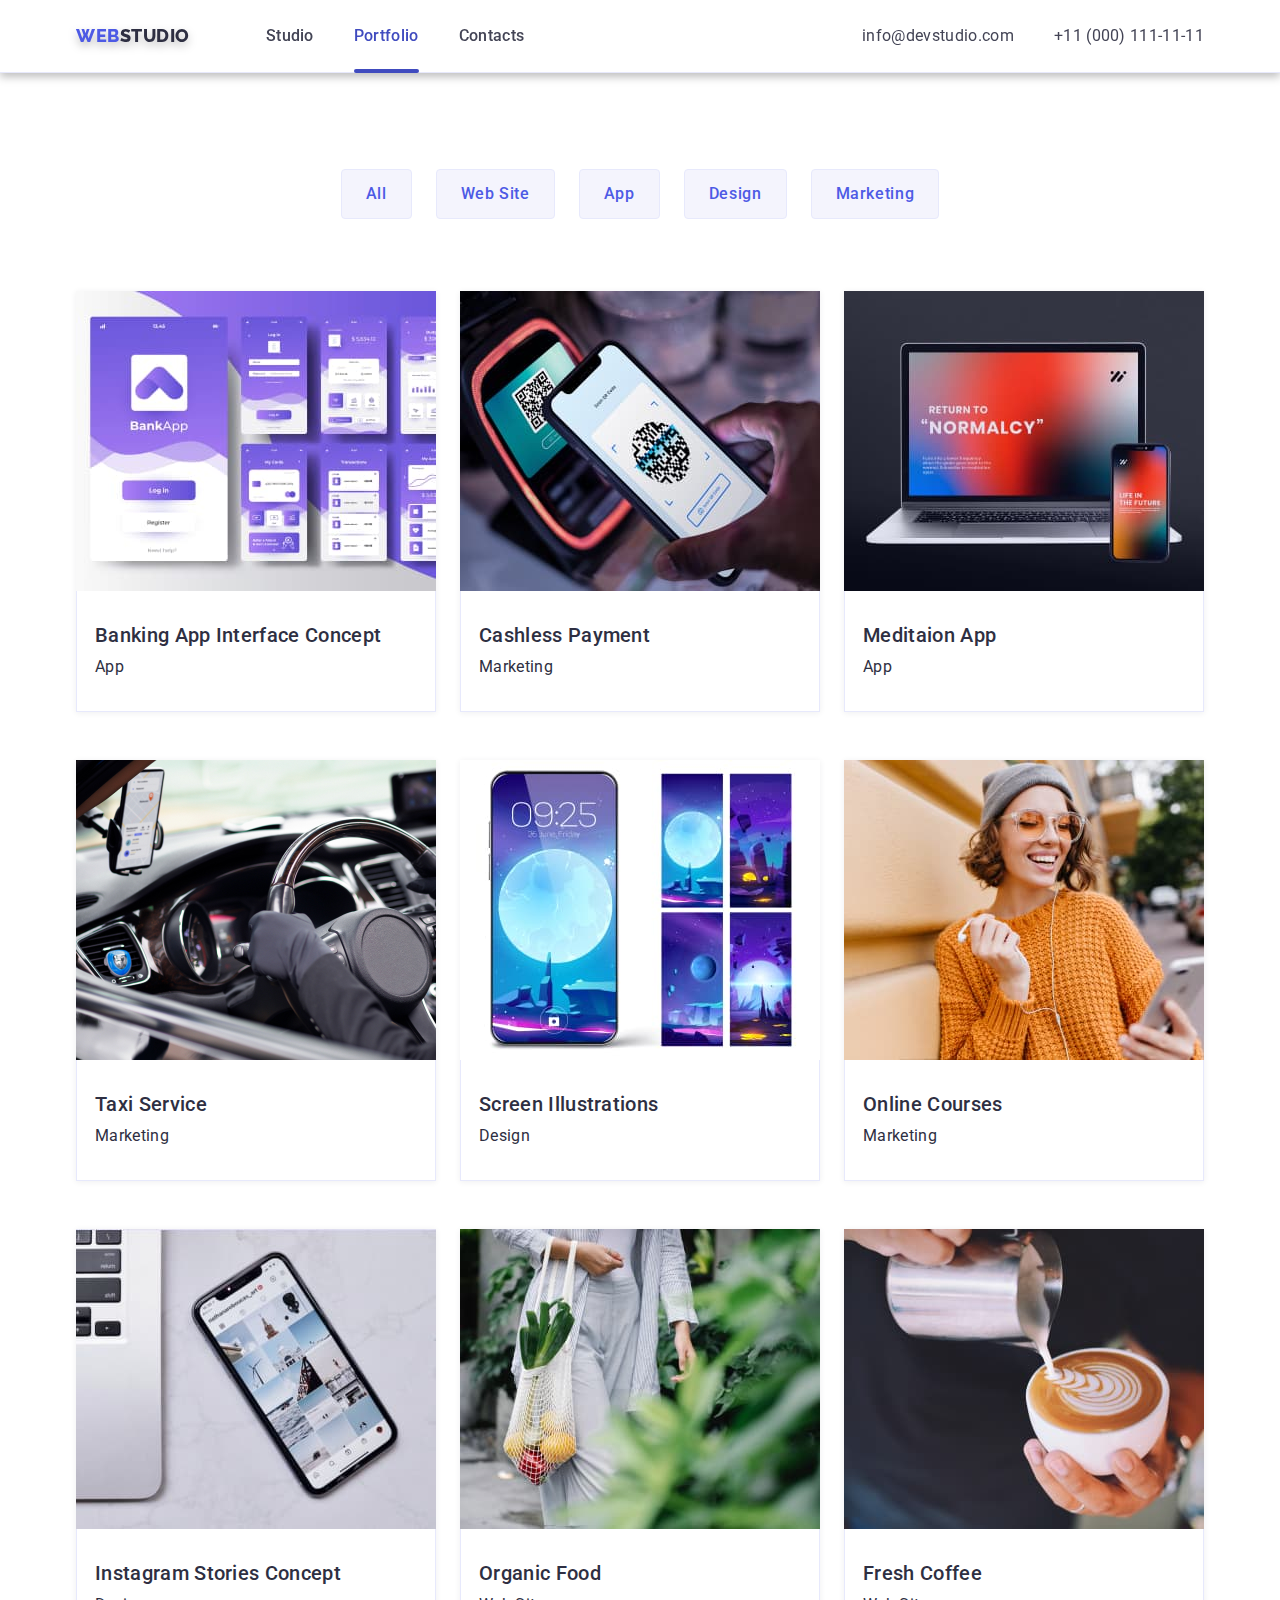
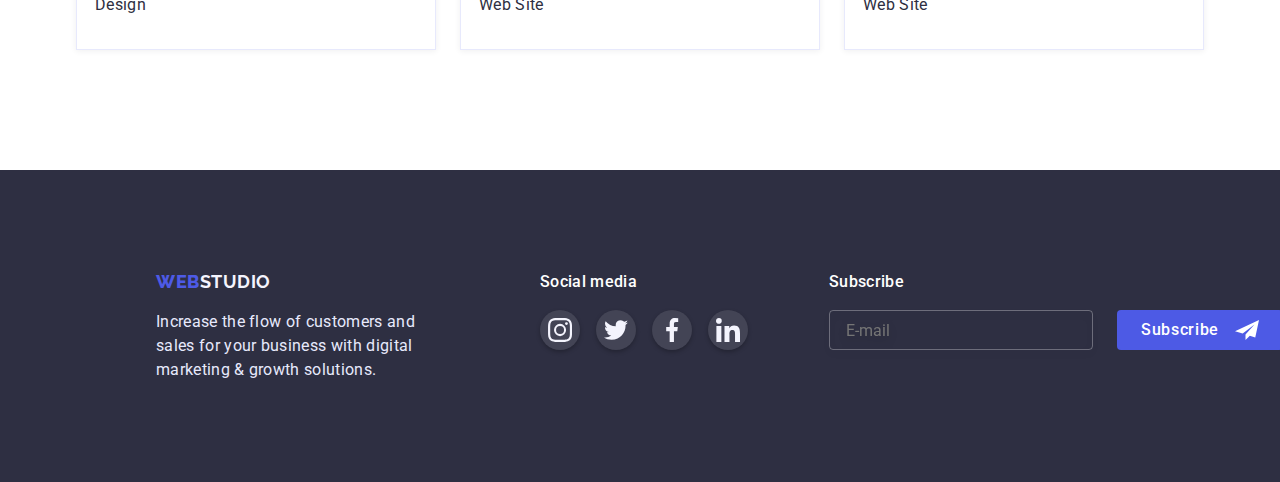
==== portfolio.html @ 63cee2d8 "hw7" ====
<!DOCTYPE html>
<html lang="en">
  <head>
    <meta charset="UTF-8" />
    <meta http-equiv="X-UA-Compatible" content="IE=edge" />
    <meta name="viewport" content="width=, initial-scale=1.0" />
    <link rel="stylesheet" href="./css/modern-normalize.css" />
    <link rel="stylesheet" href="./css/styles.css" />
    <link rel="preconnect" href="https://fonts.googleapis.com" />
    <link rel="preconnect" href="https://fonts.gstatic.com" crossorigin />
    <link
      href="https://fonts.googleapis.com/css2?family=Raleway:wght@800&family=Roboto:wght@400;500;700;900&display=swap"
      rel="stylesheet"
    />

    <title>Portfolio</title>
  </head>
  <body class="site-body">
    <header class="header">
      <div class="container header-container">
        <nav class="header-navigation">
          <div class="logo-link">
            <a class="logo link" href="./index.html">
              web <span class="header-logo-studio">studio</span>
            </a>
          </div>
          <ul class="header-list list">
            <li class="header-item">
              <a class="header-link link" href="./index.html">Studio</a>
            </li>
            <li class="header-item">
              <a class="header-link current link" href="./portfolio.html"
                >Portfolio</a
              >
            </li>
            <li class="header-item">
              <a class="header-link link" href="./index.html">Contacts</a>
            </li>
          </ul>
        </nav>
        <ul class="contacts list">
          <li>
            <a
              class="header-contacts-link link"
              href="mailto:info@devstudio.com"
              >info@devstudio.com</a
            >
          </li>

          <li class="header-contacts link">
            <a class="header-contacts-link link tel" href="tel:+110001111111"
              >+11 (000) 111-11-11</a
            >
          </li>
        </ul>
      </div>
    </header>

    <main class="main">
      <section class="portfolio">
        <div class="container">
          <h1 class="visually-hidden">Portfolio</h1>
          <!--filter buttons -->
          <div class="filter">
            <button class="filter-btn btn" type="button">All</button>
            <button class="filter-btn btn" type="button">Web Site</button>
            <button class="filter-btn btn" type="button">App</button>
            <button class="filter-btn btn" type="button">Design</button>
            <button class="filter-btn btn" type="button">Marketing</button>
          </div>
          <!--portfolio -->
          <ul class="portfolio-list list">
            <li class="portfolio-list-item">
              <a class="link-portfolio" href="#">
                <div class="link-portfolio-text-wrap">
                  <img
                    src="./images/dev1.jpg"
                    alt="Screenshots from the phone banking application"
                    width="360"
                    height="300"
                  />
                  <div class="link-portfolio-text">
                    <p>
                      14 Stylish and User-Friendly App Design Concepts · Task
                      Manager App · Calorie Tracker App · Exotic Fruit Ecommerce
                      App · Cloud Storage App
                    </p>
                  </div>
                </div>
                <div class="portfolio-item-title">
                  <h2 class="title-h3">Banking App Interface Concept</h2>
                  <p>App</p>
                </div>
              </a>
            </li>

            <li class="portfolio-list-item">
              <a class="link-portfolio" href="#">
                <div class="link-portfolio-text-wrap">
                  <img
                    src="./images/dev2.jpg"
                    alt="the phone scans the qr-code"
                    width="360"
                    height="300"
                  />
                  <div class="link-portfolio-text">
                    <p>
                      14 Stylish and User-Friendly App Design Concepts · Task
                      Manager App · Calorie Tracker App · Exotic Fruit Ecommerce
                      App · Cloud Storage App
                    </p>
                  </div>
                </div>

                <div class="portfolio-item-title">
                  <h2 class="title-h3">Cashless Payment</h2>
                  <p>Marketing</p>
                </div>
              </a>
            </li>

            <li class="portfolio-list-item">
              <a class="link-portfolio" href="#">
                <div class="link-portfolio-text-wrap">
                  <img
                    src="./images/dev3.jpg"
                    alt="Laptop and phone"
                    width="360"
                    height="300"
                  />
                  <div class="link-portfolio-text">
                    <p>
                      14 Stylish and User-Friendly App Design Concepts · Task
                      Manager App · Calorie Tracker App · Exotic Fruit Ecommerce
                      App · Cloud Storage App
                    </p>
                  </div>
                </div>
                <div class="portfolio-item-title">
                  <h2 class="title-h3">Meditaion App</h2>
                  <p>App</p>
                </div>
              </a>
            </li>

            <li class="portfolio-list-item">
              <a class="link-portfolio" href="#">
                <div class="link-portfolio-text-wrap">
                  <img
                    src="./images/dev4.jpg"
                    alt="the phone in the holder and the driver"
                    width="360"
                    height="300"
                  />
                  <div class="link-portfolio-text">
                    <p>
                      14 Stylish and User-Friendly App Design Concepts · Task
                      Manager App · Calorie Tracker App · Exotic Fruit Ecommerce
                      App · Cloud Storage App
                    </p>
                  </div>
                </div>

                <div class="portfolio-item-title">
                  <h2 class="title-h3">Taxi Service</h2>
                  <p>Marketing</p>
                </div>
              </a>
            </li>

            <li class="portfolio-list-item">
              <a class="link-portfolio" href="#">
                <div class="link-portfolio-text-wrap">
                  <img
                    src="./images/dev5.jpg"
                    alt="Five screenshots from the phone"
                    width="360"
                    height="300"
                  />
                  <div class="link-portfolio-text">
                    <p>
                      14 Stylish and User-Friendly App Design Concepts · Task
                      Manager App · Calorie Tracker App · Exotic Fruit Ecommerce
                      App · Cloud Storage App
                    </p>
                  </div>
                </div>
                <div class="portfolio-item-title">
                  <h2 class="title-h3">Screen Illustrations</h2>
                  <p>Design</p>
                </div>
              </a>
            </li>

            <li class="portfolio-list-item">
              <a class="link-portfolio" href="#">
                <div class="link-portfolio-text-wrap">
                  <img
                    src="./images/dev6.jpg"
                    alt="girl with headphones "
                    width="360"
                    height="300"
                  />
                  <div class="link-portfolio-text">
                    <p>
                      14 Stylish and User-Friendly App Design Concepts · Task
                      Manager App · Calorie Tracker App · Exotic Fruit Ecommerce
                      App · Cloud Storage App
                    </p>
                  </div>
                </div>

                <div class="portfolio-item-title">
                  <h2 class="title-h3">Online Courses</h2>
                  <p>Marketing</p>
                </div>
              </a>
            </li>

            <li class="portfolio-list-item">
              <a class="link-portfolio" href="#">
                <div class="link-portfolio-text-wrap">
                  <img
                    src="./images/dev7.jpg"
                    alt="Instagram page on your phone screen "
                    width="360"
                    height="300"
                  />
                  <div class="link-portfolio-text">
                    <p>
                      14 Stylish and User-Friendly App Design Concepts · Task
                      Manager App · Calorie Tracker App · Exotic Fruit Ecommerce
                      App · Cloud Storage App
                    </p>
                  </div>
                </div>
                <div class="portfolio-item-title">
                  <h2 class="title-h3">Instagram Stories Concept</h2>
                  <p>Design</p>
                </div>
              </a>
            </li>

            <li class="portfolio-list-item">
              <a class="link-portfolio" href="#">
                <div class="link-portfolio-text-wrap">
                  <img
                    src="./images/dev8.jpg"
                    alt="a girl holding an eco-bag of vegetables"
                    width="360"
                    height="300"
                  />
                  <div class="link-portfolio-text">
                    <p>
                      14 Stylish and User-Friendly App Design Concepts · Task
                      Manager App · Calorie Tracker App · Exotic Fruit Ecommerce
                      App · Cloud Storage App
                    </p>
                  </div>
                </div>

                <div class="portfolio-item-title">
                  <h2 class="title-h3">Organic Food</h2>
                  <p>Web Site</p>
                </div>
              </a>
            </li>

            <li class="portfolio-list-item">
              <a class="link-portfolio" href="#">
                <div class="link-portfolio-text-wrap">
                  <img
                    src="./images/dev9.jpg"
                    alt="The barista pours the cappuccino"
                    width="360"
                    height="300"
                  />
                  <div class="link-portfolio-text">
                    <p>
                      14 Stylish and User-Friendly App Design Concepts · Task
                      Manager App · Calorie Tracker App · Exotic Fruit Ecommerce
                      App · Cloud Storage App
                    </p>
                  </div>
                </div>

                <div class="portfolio-item-title">
                  <h2 class="title-h3">Fresh Coffee</h2>
                  <p>Web Site</p>
                </div>
              </a>
            </li>
          </ul>
        </div>
      </section>
    </main>
    <!--footer-->
    <footer class="footer">
      <div class="container footer-logo-soc">
        <div>
          <a class="logo link" href="./index.html">
            Web <span class="footer-logo-studio">Studio</span>
          </a>
          <p class="footer-text">
            Increase the flow of customers and sales for your business with
            digital marketing & growth solutions.
          </p>
        </div>
        <div class="footer-soc">
          <p class="footer-form-name">Social media</p>
          <ul class="footer-soc-list list">
            <li class="footer-soc-item">
              <a class="footer-soc-item-link" href="">
                <svg class="footer-soc-item-icon" width="24" height="24">
                  <use href="./images/icons.svg#icon-instagram1"></use>
                </svg>
              </a>
            </li>
            <li class="footer-soc-item">
              <a class="footer-soc-item-link" href=""
                ><svg class="footer-soc-item-icon" width="24" height="24">
                  <use href="./images/icons.svg#icon-twitter1"></use>
                </svg>
              </a>
            </li>
            <li class="footer-soc-item">
              <a class="footer-soc-item-link" href=""
                ><svg class="footer-soc-item-icon" width="24" height="24">
                  <use href="./images/icons.svg#icon-facebook1"></use>
                </svg>
              </a>
            </li>
            <li class="footer-soc-item">
              <a class="footer-soc-item-link" href=""
                ><svg class="footer-soc-item-icon" width="24" height="24">
                  <use href="./images/icons.svg#icon-linkedin1"></use>
                </svg>
              </a>
            </li>
          </ul>
        </div>
        <div class="footer-form">
          <p class="footer-form-name">Subscribe</p>
          <div class="fofoter-input-flex">
            <input
              type="email"
              name="email"
              class="footer-input-email"
              id="fofoter-input-icon"
              placeholder="E-mail"
            />
            <button class="footer-button-subscribe btn" type="submit">
              Subscribe
              <svg class="footer-icon-btn" width="24" height="24">
                <use href="./images/icons.svg#icon-Frame"></use>
              </svg>
            </button>
          </div>
        </div>
      </div>
    </footer>
  </body>
</html>
---- css/styles.css ----
:root {
    /*--title-color: #212121;*/
    --text-color: #2E2F42;
    --secondary-text-color: #434455;
    --accent-brand: #4D5AE5;
    --accent-active: #404BBF;
    --heder-logo: #000000;
    --site-background-color: #ffffff;
    --header-background-color: #ffffff;
    --hero-footer-bckround-color: #2E2F42;
    --hero-btn-text-color: #ffffff;
    --team-background-color: #F4F4FD;
    --filter-btn-background-color: #F4F4FD;
    --filter-btn-text-color: #ffffff;
    --footer-logo: #f5f4fa;
    --hover-delay: 250ms cubic-bezier(0.4, 0, 0.2, 1);
}


*,
*::before,
*::after {
    box-sizing: border-box;}
 
h1, 
h2, 
h3, 
ul,
p {
    margin: 0;
    padding: 0;
}

ul {
   padding-left: 0;
}
img {
    display: block;
}


body {
    font-family: "Roboto", sans-serif;
    font-weight: 400;
    font-size: 16px;
    line-height: 1.5;
    letter-spacing: 0.02em;
    color: var(--secondary-text-color);
}
.main {
    background-color: var(--site-background-color);   
}

/* ------HEADER-----------*/
.container {
    width: 1158px;
    margin: 0 auto;
    padding-left: 15px;
    padding-right: 15px;
}

.header{
background-color: var(--header-background-color);
border-bottom: 1px solid #E7E9FC;
filter: drop-shadow(0px 4px 4px rgba(0, 0, 0, 0.25));
padding-top: 24px;
padding-bottom: 24px;
display: block;

}

.header-navigation {
    display: flex;
    margin-right: auto;
    align-items: center;
}

.header-container {
   display: flex;
   
} 
.logo-link {
    display: flex;
    margin-right: auto;
    align-items: center;
    filter: drop-shadow(0px 4px 4px rgba(0, 0, 0, 0.25));
    margin-right: 76px;
}

.header-logo-studio {
    font-family: "Raleway";
    font-weight: 800;
    font-size: 18px;
    line-height: 1.33;
    letter-spacing: 0.03em;
    color: var(--text-color);
    text-transform: uppercase;
    display: flex; 
}

.logo {
    font-family: "Raleway";
    font-weight: 800;
    font-size: 18px;
    line-height: 1.33;
    letter-spacing: 0.03em;
    color: var(--accent-brand);
    text-transform: uppercase;  
    display: flex;
    transition: var(--hover-delay);
    transition-property: color;
}
.logo:hover,
.logo:focus {
    color: var(--accent-active);
}

.header-list {
    display: flex;
    gap: 40px;
    margin: 0;
}

.list {
    list-style: none;
}

.header-link {
    position: relative;
    padding-bottom: 26px;
    font-weight: 500;
    font-size: 16px;
   
    line-height: 1.5;
    letter-spacing: 0.02em;
    color: var(--first-title-color);
    transition: color var(--hover-delay);
    transition-property: color;
}

.header-link:hover,
.header-link:focus {
    color: var(--accent-active);
}


.header-link.current {
    color: var(--accent-active);
}

.header-link.current::after {
    display: block;
    content: "";
    position: absolute;
    width: 100%;
    height: 4px;
    border-radius: 2px;
    bottom: -2px;
    left: 0;
    background-color: var(--accent-active);
}

.link {
    text-decoration: none;
}

.contacts {
    display: flex ;
    align-items: center;
}

.header-contacts-link {
    font-weight: 400;
    font-size: 16px;
    line-height: 1.5;
    letter-spacing: 0.02em;
    color: var(--secondary-text-color);
    transition: var(--hover-delay);
    transition-property: color;
}

.tel {
  margin-left: 40px;
}

.header-contacts-link:hover,
.header-contacts-link:focus {
    color: var(--accent-active)
}

/*-------HERO----------*/

.hero {
    width: 1440px;
    background-image: linear-gradient(rgba(46, 47, 66, 0.7), rgba(46, 47, 66, 0.7)), url(../images/people-office.jpg);
    margin-left: auto;
    margin-right: auto;
    background-position: center;
    background-size: 100%;
    background-repeat: no-repeat;
    padding-top: 188px;
    padding-bottom: 188px;
}

.hero-title {
    font-weight: 700;
    font-size: 56px;
    line-height: 1.07;
    text-align: center;
    letter-spacing: 0.02em;
    margin-left: auto;
    margin-right: auto;
    margin-bottom: 48px;
    width: 496px;
    color: var(--filter-btn-text-color); 
}
    

.btn {
  display: block;
    cursor: pointer;
    border: none;
    font-family: inherit;  
    border-radius: 4px;
    
}
.hero-btn {
    font-weight: 500;
    font-size: 16px;
    line-height: 1.19;
    align-items: center;
    letter-spacing: 0.04em;
    color: var(--hero-btn-text-color);
    background-color: var(--accent-brand);
    margin-left: auto;
    margin-right: auto;
    display: flex;
    padding: 16px 32px;
    transition: var(--hover-delay);
    transition-property: background-color, box-shadow;
}
.hero-btn:hover,
.hero-btn:focus {
background-color: var(--accent-active);
box-shadow: 0px 4px 4px rgba(0, 0, 0, 0.15);

}


/*----------advantages-------- */

.visually-hidden {
    position: absolute;
    white-space: nowrap;
    width: 1px;
    height: 1px;
    overflow: hidden;
    border: 0;
    padding: 0;
    clip: rect(0 0 0 0);
    clip-path: inset(50%);
    margin: -1px;
}
.advantages-content {
    padding-top: 120px;
    padding-bottom: 120px;
}

.advantages-list {
    display: flex;
    padding: auto;
    gap: 20px;
}
.advantages-item-icon {
    width: 264px;
    height: 112px;
    background-color: var(--team-background-color);
    display: flex;
    align-items: center;
    justify-content: center;
    border-radius: 4px;
    margin-bottom: 8px;
}

.title-h3 {
    font-weight: 500;
    font-size: 20px;
    line-height: 24px;
    color: var(--text-color);
    margin-bottom: 8px;
}

.title-h2 {
    font-weight: 600;
    font-size: 36px;
    line-height: 1.11;
    color: var(--text-color);
    text-align: center;
    margin-bottom: 72px;
}
.work-content {
    padding-top: 0;
    padding-bottom:  120px;
}

.work-list {
    display: flex;
    justify-content: center;
    gap: 22px;
}

.work-list-item {
    border: 1px solid #E7E9FC;
}


/*----------team-------------*/


.team-content {
    padding-top: 120px;
    padding-bottom: 120px;
    background-color: var(--team-background-color);
    min-width: 1440px;
}

.team-list {
    display: flex;
    gap: 20px;
    flex-wrap: wrap;
    justify-content: center;
    column-gap: 24px;
    row-gap: 48px;
}

.team-list-item {
    display: block;
    background-color: var(--site-background-color);
    box-shadow: 0px 1px 6px rgba(46, 47, 66, 0.08), 
    0px 1px 1px rgba(46, 47, 66, 0.16),
     0px 2px 1px rgba(46, 47, 66, 0.08);
    border-radius: 0px 0px 4px 4px;
}

.item-text {
   text-align: center;
    letter-spacing: 0.02em;
    color: var(--secondary-text-color);
    padding-top: 32px;
    padding-bottom: 8px;
}

.soc-list {
    display: flex;
    width: 232px;
    margin-left: auto;
    margin-right: auto;
    margin-bottom: 32px;
    justify-content: center;
    gap: 24px;
}

.soc-item-link {
    width: 40px;
    height: 40px;
    background-color: var(--accent-brand);
    border-radius: 50%;
    display: flex;
    align-items: center;
    justify-content: center;
    transition: var(--hover-delay);
    transition-property: background-color;
}

.soc-item-link:hover,
.soc-item-link:focus {
    background-color: var(--accent-active);
    
}
.soc-item-icon {
    fill: #F4F4FD}

/* --------------customers-------------*/


.customers-content{
    padding-bottom: 120px;
    padding-top: 120px;
}
.customers-list {
    display: flex;
    justify-content: center;
    gap: 24px;
}


.customers-link {
    border-radius: 4px;
    display: flex;
    align-items: center;
    justify-content: center;
    width: 168px;
    height: 88px;
    border: 1px solid #8E8F99;
    fill: #8E8F99;
    transition: var(--hover-delay);
    transition-property: border, fill;

}


.customers-link:hover,
.customers-link:focus {
    border: 1px solid var(--accent-active);
    fill: var(--accent-active);
    
}

/* --------------footer-------------*/
.footer {
    background: var(--hero-footer-bckround-color);
    padding-top: 100px;
    padding-bottom: 100px;
    min-width: 1440px;
}

.logo {
font-family: "Raleway";
font-weight: 800;
font-size: 18px;
line-height: 1.33;
letter-spacing: 0.03em;
color: var(--accent-brand);
text-transform: uppercase;
display: flex;
}

.footer-logo-studio {
    font-family: 'Raleway';
    font-weight: 700;
    font-size: 18px;
    line-height: 1.33;
    letter-spacing: 0.03em;
    color: #F4F4FD;
    text-transform: uppercase;
    display: flex;  
}

.footer-logo-soc {
    display: flex;
    gap: 80px;
}

.footer-text{
   color: #E7E9FC;
   width: 264px;
   margin-top: 16px;
}

.footer-soc {
    width: 208px;
    height: 80px;
    margin-left: 40px;
}

.footer-soc-list {
    display: flex;
    justify-content: center;
    gap: 16px;
}


.footer_soc_title {
    color: #ffffff;
    margin-bottom: 16px;
}

.footer-soc-item-icon {
    fill: #F4F4FD
}

.footer-soc-item-link {
    box-shadow: 0 2px 4px rgba(0, 0, 0, 0.25);
    background-color: rgba(255, 255, 255, 0.1);
    width: 100%;
    height: 100%;
    border-radius: 50%;
    display: flex;
    align-items: center;
    justify-content: center;
    width: 40px;
    height: 40px;
    transition: var(--hover-delay);
    transition-property: background-color;
}


.footer-soc-item-link:hover,
.footer-soc-item-link:focus {
background-color: #31D0AA;
}
.footer-form {
    margin: 0 auto;
}

.footer-form-name {
   font-weight: 500;
   font-size: 16px;
   line-height: 1.5;
   letter-spacing: 0.02em;
   color: var(--filter-btn-text-color);
   margin-bottom: 16px; 
}

.fofoter-input-flex {
    display: flex;
    gap: 24px;
}

.footer-input-email {
    width: 264px;
    height: 40px;
    border: 1px solid rgba(255, 255, 255, 0.3);
    filter: drop-shadow(0px 4px 4px rgba(0, 0, 0, 0.15));
    border-radius: 4px;
    background-color: transparent;
    outline: none;
    color: rgba(255, 255, 255, 0.6);
    padding-left: 16px;
}
.footer-button-subscribe {
   color: var(--filter-btn-text-color);
   font-weight: 500;
   font-size: 16px;
   line-height: 1.5;
   display: flex;
   align-items: center;
   text-align: center;
   letter-spacing: 0.04em;
   background-color: var(--accent-brand);
   gap: 16px;
   padding: 8px 24px;
   transition: var(--hover-delay);
   transition-property: background-color;
}


.footer-button-subscribe:hover,
.footer-button-subscribe:focus {
    background-color: var(--accent-active)
}





/*---------Portfolio---------*/
.filter {
    display: flex;
    margin: 0 auto;
    flex-wrap: wrap;
    justify-content: center;
    column-gap: 24px;
    margin-bottom: 72px;
}


.filter-btn {
    font-weight: 500;
    font-size: 16px;
    line-height: 1.5;
    align-items: center;
    text-align: center;
    letter-spacing: 0.04em;
    color: var(--accent-brand);
    background-color: var(--filter-btn-background-color);
    padding: 12px 24px;
    gap: 24px;
    border: 1px solid #E7E9FC;
    transition:  var(--hover-delay);
    transition-property: background-color, border, box-shadow;
}

.filter-btn:hover,
.filter-btn:focus {
    background-color: var(--accent-brand);
    color: var(--filter-btn-text-color);
    border: 1px solid var(--accent-brand);
    box-shadow: 0px 3px 1px rgba(0, 0, 0, 0.1), 
    0px 2px 1px rgba(0, 0, 0, 0.08), 0px 2px 2px rgba(0, 0, 0, 0.12);
    
}

.portfolio {
padding-top: 96px;
padding-bottom: 120px;
}

.portfolio-list {
    display: flex;
    flex-wrap: wrap;
    justify-content: center;
    column-gap: 24px;
    row-gap: 48px;
}

.link-portfolio {
    display: block;
    text-decoration: none;
    box-shadow: 0px 1px 6px rgba(46, 47, 66, 0.08);
    transition: var(--hover-delay);
    transition-property: box-shadow;
}


.link-portfolio:hover,
.link-portfolio:focus {
    box-shadow: 0px 1px 6px rgba(46, 47, 66, 0.08),
        0px 1px 1px rgba(46, 47, 66, 0.16),
        0px 1px 1px rgba(46, 47, 66, 0.08);
}

.link-portfolio-text-wrap {
position: relative;
overflow: hidden ;
}

.link-portfolio-text {
 position: absolute;
 display: inline-block;
 content: "";
 top: 0;
 left: 0;
 width: 100%;
 height: 100%;
background-color: var(--accent-brand);
color: #ffffff;
padding-top: 40px;
padding-left: 32px;
padding-right: 32px;
transform: translateY(100%);
transition: var(--hover-delay);
transition-property: transform;
}


.portfolio-list-item {
    display: block;
    background-color: var(--site-background-color);
    width: 360px;
   
}

.link-portfolio:hover .link-portfolio-text,
.link-portfolio:focus .link-portfolio-text {
    transform: translateY(0);
}


.portfolio-item-title {
    padding-top: 32px;
    padding-bottom: 32px;
    padding-left: 18px;
    border-bottom: 1px solid #E7E9FC;
    border-left: 1px solid #E7E9FC;
    border-right: 1px solid #E7E9FC;
    color: var(--text-color);
}

/*  modal*/

.backdrop {
    position: fixed;
    top: 0;
    width: 100%;
    height: 100%;
    background-color: rgba(46, 47, 66, 0.4);
    transition: opacity 300ms linear, visibility 300ms linear;

}


.modal {
    position: absolute;
    top: 50%;
    left: 50%;
    width: 408px;
    min-height: 576px;
    background-color: #FCFCFC;;
    box-shadow: 0px 1px 1px rgba(0, 0, 0, 0.14), 0px 1px 3px rgba(0, 0, 0, 0.12), 0px 2px 1px rgba(0, 0, 0, 0.2);
    border-radius: 4px;
    transform: translate(-50%, -50%) scaleX(1);
    transition: transform 300ms linear;
    border: none;
    padding: 24px;
    padding-top: 74px;
}

.is-hidden {
    opacity: 0;
    visibility: hidden;
    pointer-events: none;
}

.modal-close {
    position: absolute;
    right: 24px;
    top: 24px;
    width: 24px;
    height: 24px;
    background: #E7E9FC;
    border: 1px solid rgba(0, 0, 0, 0.1);
    border-radius: 50%;
    cursor: pointer;
    display: flex;
    align-items: center;
    justify-content: center;
    transition: background-color 250ms cubic-bezier(0.4, 0, 0.2, 1), fill 250ms cubic-bezier(0.4, 0, 0.2, 1);
}
.modal-close:hover,
.modal-close:focus {
    background-color: #404BBF;
    fill: #FFFFFF;
}


.icon-Vector {
 color: #000000;
}


.backdrop.is-hidden .modal {
transform: translate(-50%, -50%) scaleX(0);
}

.modal-form {
width: 360px;
display: flex;
flex-direction: column;
}
   
 
.modal-title { 
font-style: normal;
font-weight: 500;
font-size: 16px;
line-height: 1.5;
text-align: center;
letter-spacing: 0.02em;
margin-bottom: 14px;
padding: 0;
}
.modal-label {
    margin-bottom: 4px;
    font-weight: 400;
    font-size: 12px;
    line-height: 1.33;
    letter-spacing: 0.04em;
    color: #8E8F99;
}


/*.input-name {
    
    font-weight: 400;
    font-size: 12px;
    line-height: 1.33;
    letter-spacing: 0.04em;
    color: #8E8F99;
    
}
*/
.modal-field {
    position: relative;
    margin-bottom: 8px;
   
}

.modal-field-comment {
    position: relative;
    margin-bottom: 16px;
    
}

.modal-input {
    width: 100%;
    height: 40px;
    border: 1px solid rgba(33, 33, 33, 0.2);
    border-radius: 4px;
    padding: 0;
    background-color: transparent;
    padding-left: 38px;
    transition: var(--hover-delay);
    transition-property: border, fill;
}

.icon-input {
    position: absolute;
    fill: #2E2F42;
    top: 50%;
    left: 16px;
    transform: translateY(-50%);
    transition: var(--hover-delay);
    transition-property:  fill;
}

 textarea {
    resize: none;
    overflow: hidden;
 }

.input-comment {
    display: block;
    width: 100%;
    height: 120px;
    border: 1px solid rgba(33, 33, 33, 0.2);
    border-radius: 4px;
    font-style: normal;
    font-weight: 400;
    font-size: 12px;
    line-height: 1.33;
    letter-spacing: 0.04em;
    padding-top: 8px;
    padding-left: 16px;
    transition: var(--hover-delay);
    transition-property: border;
}
.input-comment::placeholder {
    color: rgba(117, 117, 117, 0.5);
}

.modal-input:focus +.icon-input,
.modal-input:hover +.icon-input,
.modal-input:focus,
.modal-input:hover,
.input-comment:hover,
.input-comment:focus
{
border-color: var(--accent-active);
fill: var(--accent-brand);
outline: none;
color: currentColor;
}

.modal-field-privacy {
    margin-bottom: 24px;
    display: block;
}


.modal-send {
    min-width: 169px;
    min-height: 56px;
    justify-content: center;
    box-shadow: 0px 4px 4px rgba(0, 0, 0, 0.15);
}

.check-privacy {
    text-align: center;
    font-style: normal;
    font-weight: 400;
    font-size: 12px;
    line-height: 1.33;
    letter-spacing: 0.04em;
    color: #757575;
    display: flex;
    cursor: pointer;
    align-items: center
}

.check-in {
width: 16px;
    height: 16px;
    margin-right: 8px;
    border: 1.25px solid #2e2f42;
    border-radius: 2px;
    display: flex;
    align-items: center;
    justify-content: center;
    fill: transparent;
}

.input-check:checked + .check-in {
    background-color: var(--accent-brand);
    border: 1.25px solid transparent;
    fill: var(--filter-btn-background-color); 
}

.visually-hidden {

    position: absolute;
    width: 1px;
    height: 1px;
    margin: -1px;
    border: 0;
    padding: 0;
    white-space: nowrap;
    clip-path: inset(100%);
    clip: rect(0 0 0 0);
    overflow: hidden;
}

.check-icon {
width: 100%;
height: 100%;
}

.privacy-policy {
    color: var(--accent-brand);
    margin-left: 5px;
    transition: var(--hover-delay);
    transition-property: color;
    }

 .privacy-policy:hover,
 .privacy-policy:focus {
    color: var(--accent-active);
 }
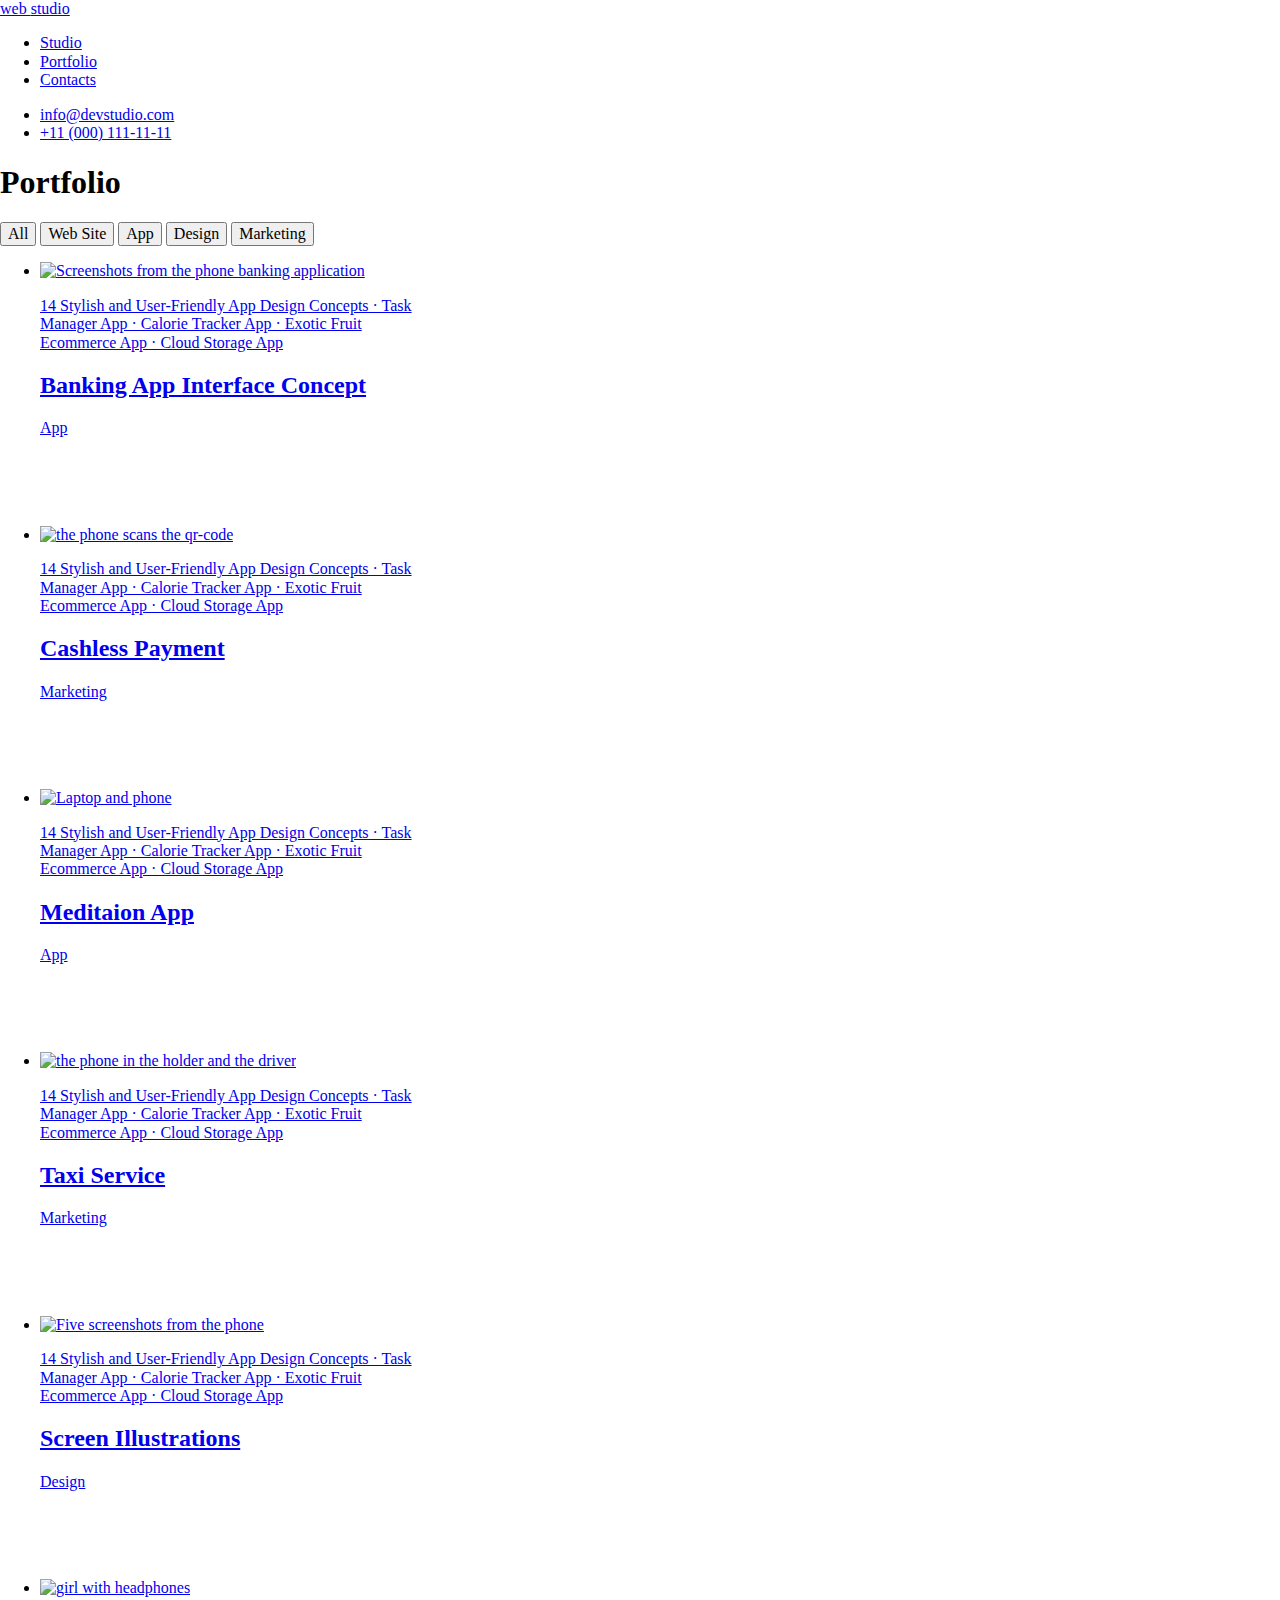
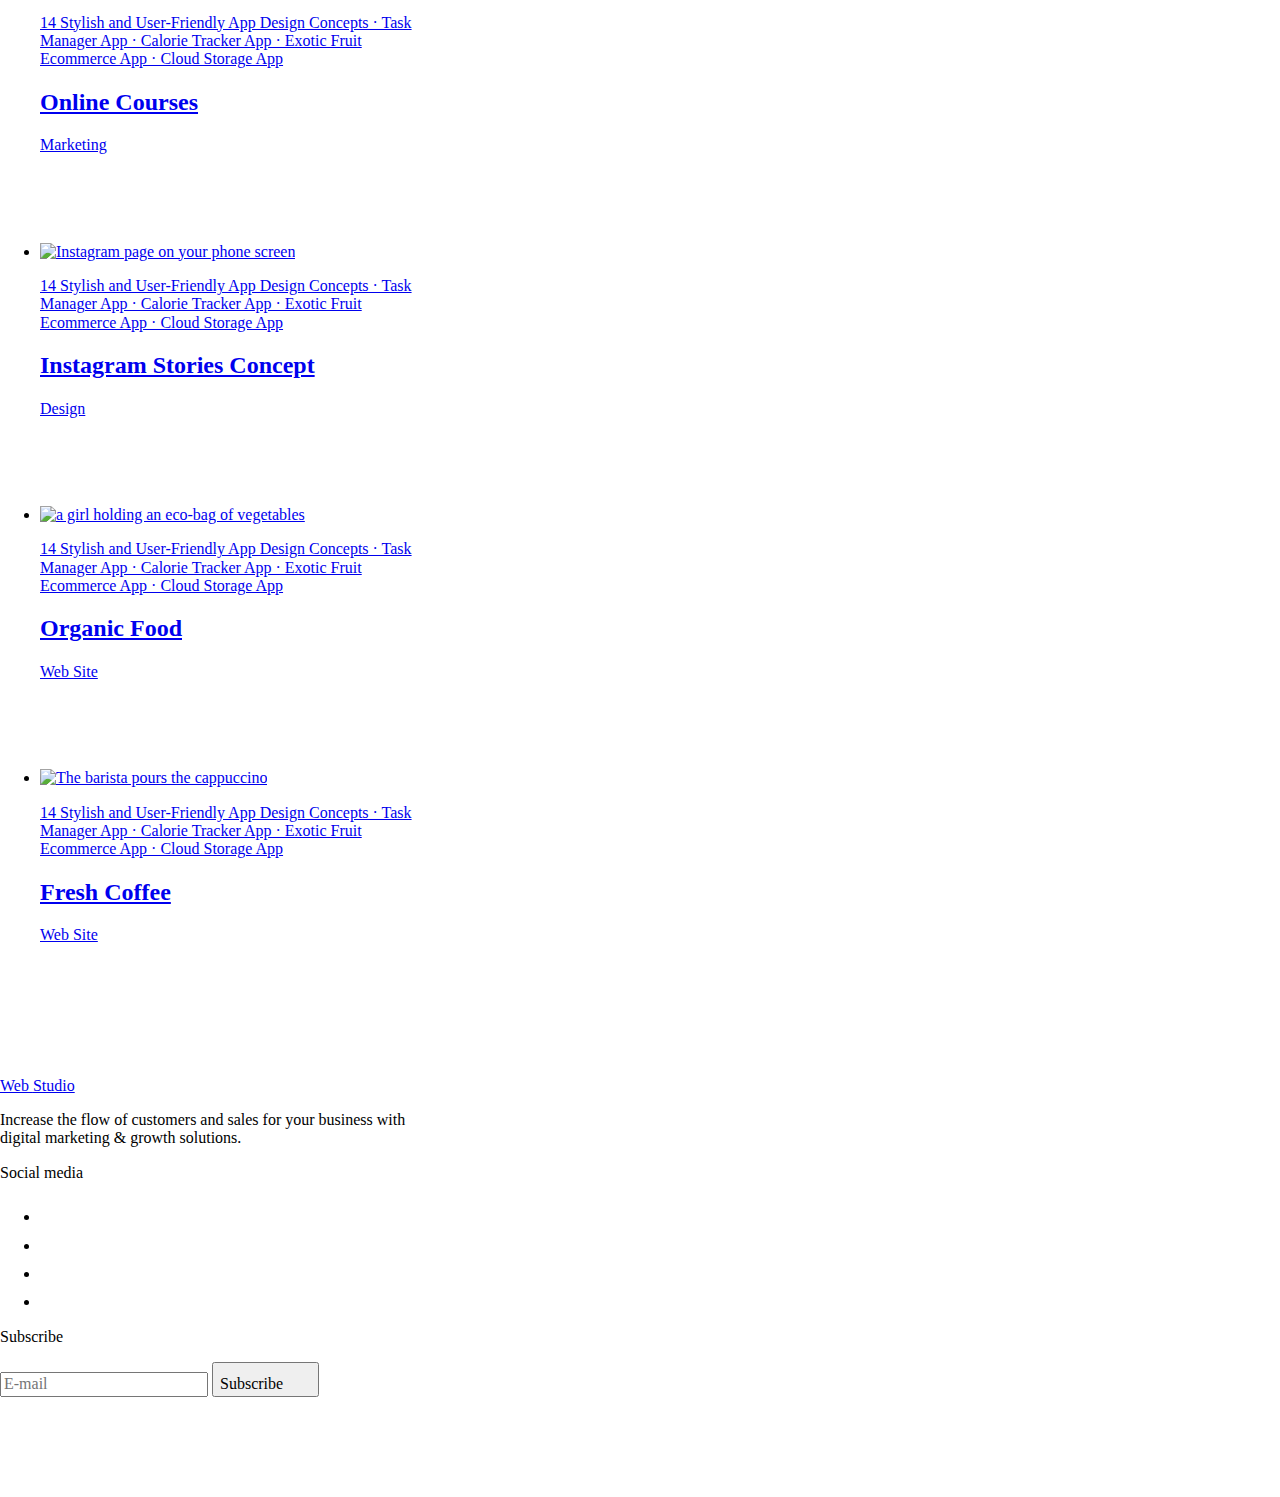
==== commit 897ac0ee: "Adaptiv" ====
--- a/portfolio.html
+++ b/portfolio.html
@@ -3,17 +3,19 @@
   <head>
     <meta charset="UTF-8" />
     <meta http-equiv="X-UA-Compatible" content="IE=edge" />
-    <meta name="viewport" content="width=, initial-scale=1.0" />
+    <meta name="viewport" content="width=device-width, initial-scale=1.0" />
+    <title>Portfolio</title>
     <link rel="stylesheet" href="./css/modern-normalize.css" />
-    <link rel="stylesheet" href="./css/styles.css" />
+    <link rel="stylesheet" href="./css/desktop.css" />
+    <link rel="stylesheet" href="./css/tablet.css" />
+    <link rel="stylesheet" href="./css/mobile.css" />
+   
     <link rel="preconnect" href="https://fonts.googleapis.com" />
     <link rel="preconnect" href="https://fonts.gstatic.com" crossorigin />
     <link
       href="https://fonts.googleapis.com/css2?family=Raleway:wght@800&family=Roboto:wght@400;500;700;900&display=swap"
       rel="stylesheet"
     />
-
-    <title>Portfolio</title>
   </head>
   <body class="site-body">
     <header class="header">
--- a/css/desktop.css
+++ b/css/desktop.css
@@ -0,0 +1,158 @@
+@media screen and (min-width: 1200px) {
+    .container {
+        width: 1158px;
+    }
+
+    .site-nav {
+        margin-right: 332px;
+    }
+
+    .auth-nav {
+        gap: 40px;
+    }
+
+    .auth-nav .link {
+        padding-top: 24px;
+        padding-bottom: 28px;
+    }
+
+    .hero {
+        padding-top: 188px;
+        padding-bottom: 188px;
+        height: 600px;
+
+        background-image: linear-gradient(rgba(46, 47, 66, 0.7),
+        rgba(46, 47, 66, 0.7)),
+        url(../image/people-office.jpg);
+    }
+
+    @media (min-device-pixel-ratio: 2),
+        (min-resolution: 192dpi),
+        (min-resolution: 2dppx) {
+        .hero {
+            background-image: linear-gradient(rgba(46, 47, 66, 0.7),
+            rgba(46, 47, 66, 0.7)),
+            url(../image/people-office-2x.jpg);
+        }
+    }
+
+    .button {
+        margin-top: 48px;
+    }
+
+
+
+    .section-about {
+        padding-top: 120px;
+        padding-bottom: 120px;
+    }
+
+    .section-name {
+        font-weight: 600;
+        font-size: 20px;
+        line-height: 1.2;
+    }
+
+    .text {
+        font-weight: 400;
+    }
+
+    .about-list {
+        gap: 24px;
+    }
+
+    .about-item {
+        width: calc((100% - 24px * 3) / 4);
+    }
+
+    .about-item::before {
+        content: '';
+        display: block;
+        height: 112px;
+        margin-bottom: 8px;
+        background: var(--white-milk-color);
+        border-radius: 4px;
+        background-repeat: no-repeat;
+        background-position: center;
+    }
+    
+    .icon-starlink::before {
+        background-image: url(../image/icons/antenna.svg);
+    }
+    
+    .icon-clock::before {
+        background-image: url(../image/icons/clock.svg);
+    }
+    
+    .icon-screen::before {
+        background-image: url(../image/icons/diagram.svg);
+    }
+    
+    .icon-robot::before {
+        background-image: url(../image/icons/astronaut.svg);
+    }
+
+
+    .section-doing {
+        display: block;
+        padding-top: 0;
+        padding-bottom: 120px;
+    }
+
+    .doing-list {
+        display: flex;
+        gap: 24px;
+    }
+
+
+    .section-team {
+        padding-top: 120px;
+        padding-bottom: 120px;
+    }
+
+    .team-list {
+        gap: 24px;
+    }
+
+    .section-team-list {
+        width: calc((100% - 24px * 3) / 4);
+    }
+
+
+    .section-customers {
+        padding-top: 120px;
+        padding-bottom: 120px;
+    }
+
+    .item-customers {
+        width: calc((100% - 24px * 5) / 6);
+    }
+
+    .section-portfolio {
+        padding-top: 96px;
+        padding-bottom: 120px;
+    }
+
+    .button-list {
+        margin-bottom: 72px;
+    }
+
+    .portfolio-list {
+        row-gap: 40px;
+    }
+
+
+    .footer {
+        padding-top: 100px;
+        padding-bottom: 100px;
+    }
+
+    .first-footer {
+        margin-right: 120px;
+    }
+
+    .second-footer {
+    margin-right: 80px;
+}
+
+}--- a/css/tablet.css
+++ b/css/tablet.css
@@ -0,0 +1,226 @@
+@media screen and (min-width: 768px) {
+    .container {
+        width: 768px;  
+    }
+
+    .head-nav {
+        display: flex;
+        align-items: center;
+    }
+
+    .site-nav {
+        display: flex;
+        gap: 40px;
+        margin-right: 118px;
+    }
+
+    .auth-nav {
+        display: flex;  
+    }
+    
+    .site-nav .link {
+        position: relative;
+        display: block;
+    
+        padding-top: 24px;
+        padding-bottom: 28px;
+    
+        font-family: inherit;
+        font-weight: 600;
+        font-size: 16px;
+        line-height: 1.5;
+        text-decoration: none;
+    
+        color: var(--title-text-color);
+        transition: color 250ms cubic-bezier(0.4, 0, 0.2, 1);
+    }
+    
+    .site-nav .header-studio,
+    .site-nav .header-portfolio {
+        color: var(--hover-color);
+    }
+    
+    .site-nav .header-studio::after,
+    .site-nav .header-portfolio::after {
+        content: '';
+    
+        position: absolute;
+        left: 0;
+        bottom: 0;
+    
+        display: block;
+        width: 100%;
+        height: 4px;
+        background: var(--hover-color);
+        border-radius: 2px;
+    }
+    
+    
+    .auth-nav .link {
+        font-family: inherit;
+        font-size: 16px;
+        line-height: 1.5;
+        text-decoration: none;
+    
+        color: var(--primary-text-color);
+        transition: color 250ms cubic-bezier(0.4, 0, 0.2, 1);
+    }
+    
+    .site-nav .link:hover, 
+    .site-nav .link:focus,
+    .auth-nav .link:hover,
+    .auth-nav .link:focus {
+        color: var(--hover-color);
+    }
+
+    .menu-open {
+        display: none;
+    }
+
+    .site-nav .header-studio::after,
+    .site-nav .header-portfolio::after {
+        content: '';
+
+        position: absolute;
+        left: 0;
+        bottom: 0;
+
+        display: block;
+        width: 100%;
+        height: 4px;
+        background: var(--hover-color);
+        border-radius: 2px;
+    }
+
+    .hero {
+        padding-top: 111px;
+        padding-bottom: 108px;
+        height: 436px;
+
+        background-image: linear-gradient(rgba(46, 47, 66, 0.7),
+        rgba(46, 47, 66, 0.7)),
+        url(../image/people-office-tab.jpg);
+    }
+
+    @media (min-device-pixel-ratio: 2),
+        (min-resolution: 192dpi),
+        (min-resolution: 2dppx) {
+        .hero {
+            background-image: linear-gradient(rgba(46, 47, 66, 0.7),
+            rgba(46, 47, 66, 0.7)),
+            url(../image/people-office-tab-2x.jpg);
+        }
+    }
+
+    .hero-title {
+        font-size: 56px;
+        width: 494px;
+    }
+
+    .button {
+        margin-top: 40px;
+    }
+
+    .section-name {
+        text-align: left;
+    }
+
+
+    .section-team {
+        padding-bottom: 108px;
+    }
+
+
+    .list-customers {
+        column-gap: 24px;
+    }
+
+    .item-customers {
+        max-width: 168px;
+        width: calc((100% - 24px * 2) / 3);
+    }
+
+    .section-portfolio {
+        padding-top: 64px;
+        padding-bottom: 96px;
+    }
+
+    .button-list {
+        margin-bottom: 64px;
+        gap: 24px;
+    }
+
+    .button-portfolio {
+        padding: 12px 24px;
+    }
+
+    .portfolio-list {
+        display: flex;
+        flex-wrap: wrap;
+        column-gap: 24px;
+        row-gap: 72px;
+    }
+
+    .section-portfolio-list {
+        width: 356px;
+    }
+
+    .footer-wrap {
+        display: flex;
+        flex-wrap: wrap;
+    }
+
+    .logo-footer {
+        text-align: left;
+    }
+
+    .first-footer {
+        max-width: 264px;
+    }
+
+    .social-text-footer {
+        text-align: left;
+    }
+
+    .footer-form-wrap {
+        display: flex;
+    }
+
+    .footer-input {
+        width: 264px;
+        margin-right: 24px;
+    }
+}
+
+@media screen and (min-width: 768px) and (max-width: 1199px) {
+
+    .auth-nav {
+        flex-direction: column;
+        gap: 4px;
+    }
+
+    .about-list {
+        row-gap: 72px;
+        column-gap: 24px;
+    }
+
+    .about-item {
+        width: calc((100% - 24px) / 2);
+    }
+
+
+    .team-list {
+        row-gap: 64px;
+        column-gap: 24px;
+    }
+
+    .section-team-list {
+        width: calc((100% - 24px) / 2);
+    }
+
+    .footer-wrap {
+        padding-left: 108px;
+        column-gap: 24px;
+        row-gap: 72px;
+    }
+}
--- a/css/mobile.css
+++ b/css/mobile.css
@@ -0,0 +1,56 @@
+@media screen and (min-width: 480px) {
+    .container {
+        width: 428px;
+    }
+
+
+    .hero {
+        height: 432px;
+    }
+
+    .hero-title {
+        width: 318px;
+    }
+
+}
+
+@media screen and (max-width: 767px) {
+    .header-nav {
+        justify-content: space-between;
+    }
+
+    .about-list {
+    flex-direction: column;
+    gap: 72px;
+    }
+
+    .button-list {
+        flex-wrap: wrap;
+        row-gap: 16px;
+        column-gap: 23px;
+        max-width: 263px;
+        margin-bottom: 48px;
+    }
+
+    .button-portfolio {
+        padding: 8px 16px;
+    }
+
+    .section-portfolio-list {
+        margin-bottom: 48px;
+    }
+
+    .first-footer {
+        margin: 0 auto;
+        margin-bottom: 72px;
+        max-width: 268px;
+    }
+
+    .second-footer {
+        margin-bottom: 72px;
+    }
+
+    .footer-input {
+        margin-bottom: 16px;
+    }
+}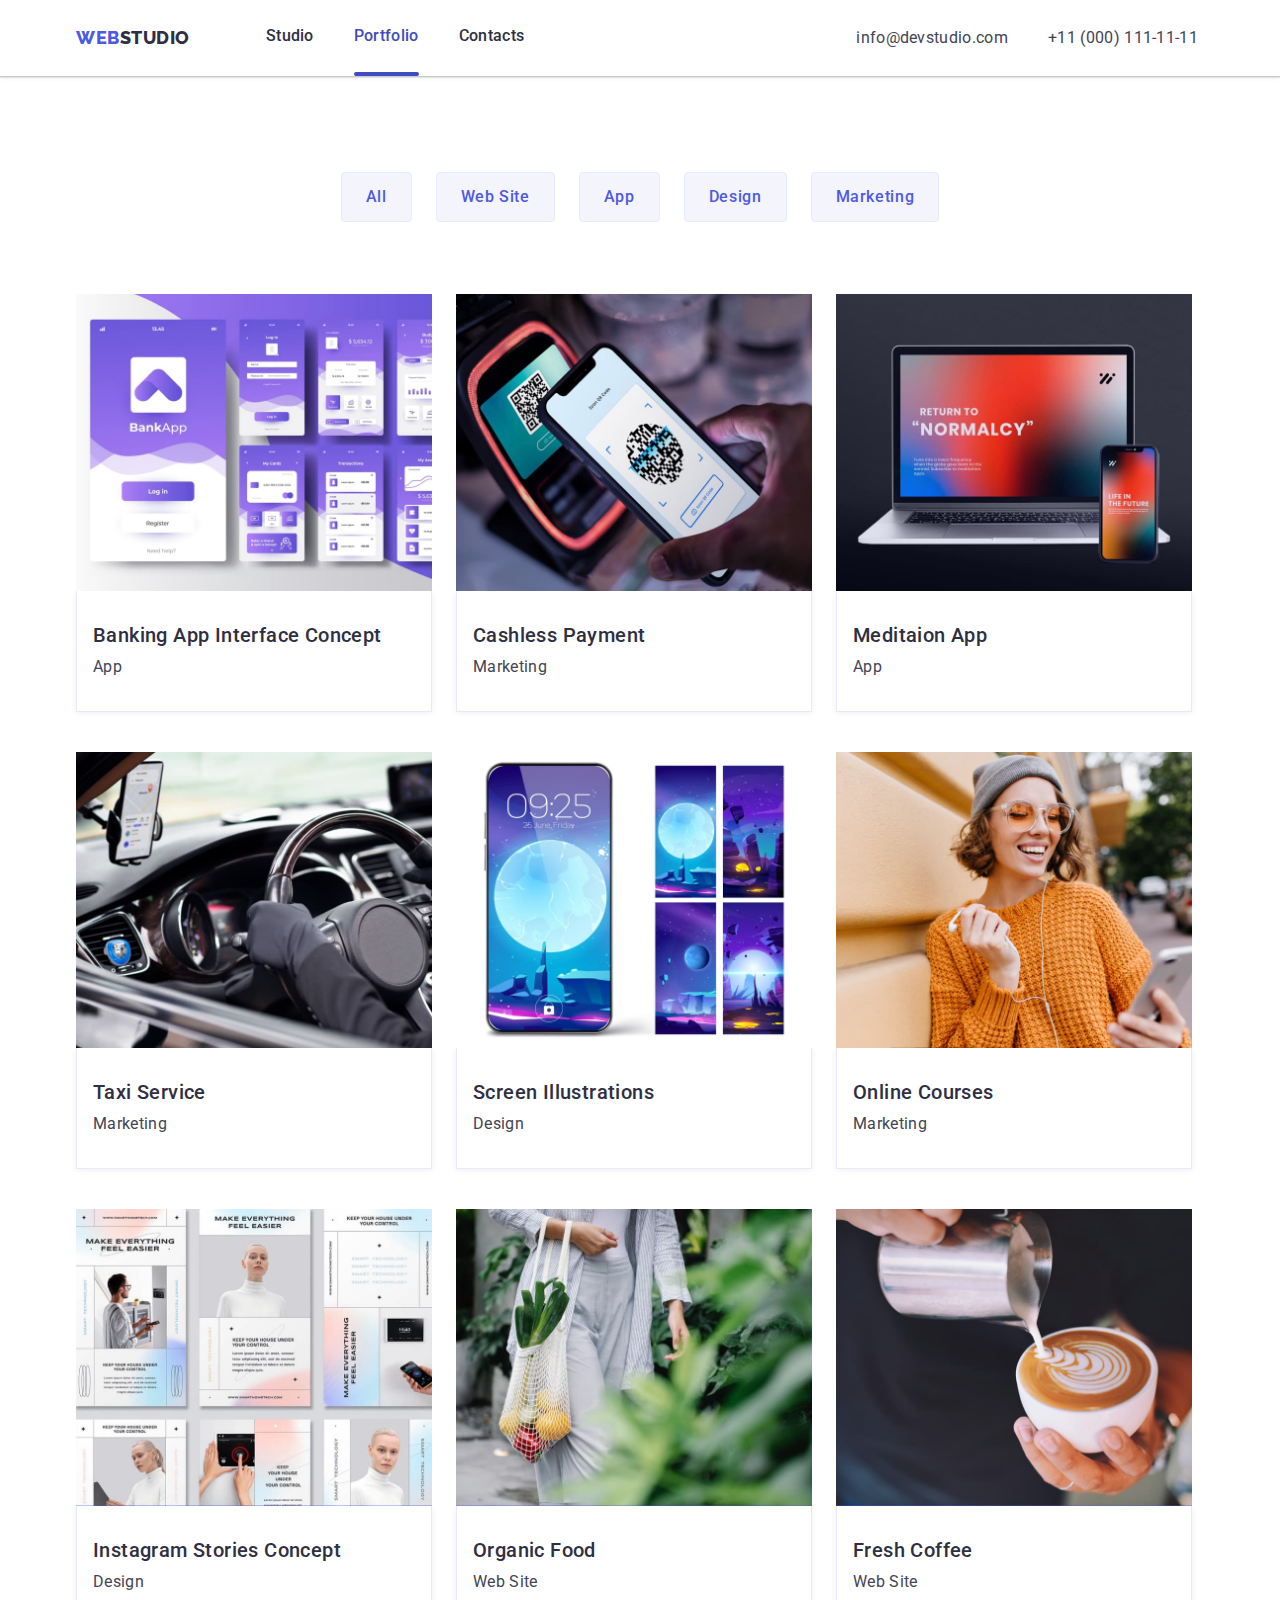
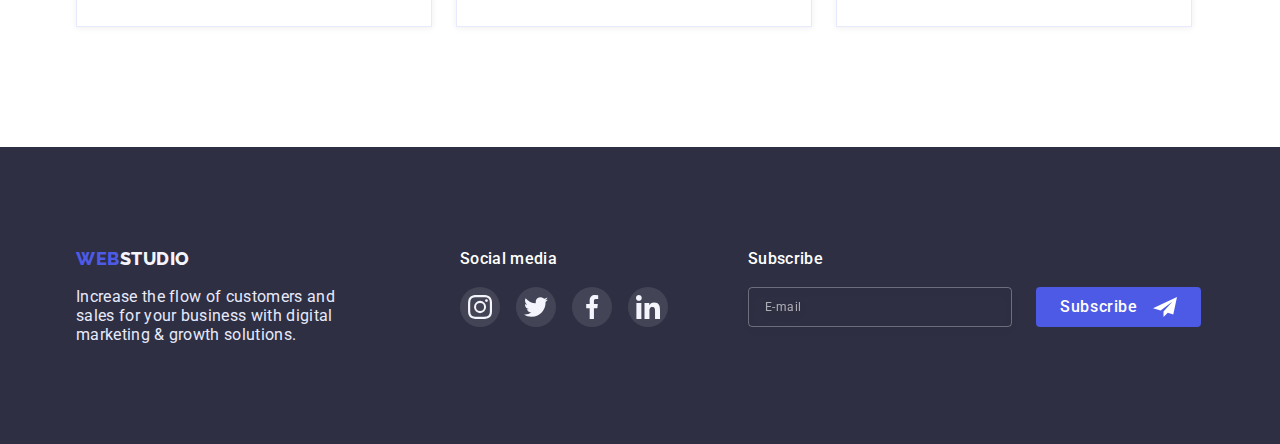
==== commit 1794ce4e: "hv7 end" ====
--- a/portfolio.html
+++ b/portfolio.html
@@ -5,290 +5,582 @@
     <meta http-equiv="X-UA-Compatible" content="IE=edge" />
     <meta name="viewport" content="width=device-width, initial-scale=1.0" />
     <title>Portfolio</title>
-    <link rel="stylesheet" href="./css/modern-normalize.css" />
-    <link rel="stylesheet" href="./css/desktop.css" />
-    <link rel="stylesheet" href="./css/tablet.css" />
-    <link rel="stylesheet" href="./css/mobile.css" />
-   
     <link rel="preconnect" href="https://fonts.googleapis.com" />
     <link rel="preconnect" href="https://fonts.gstatic.com" crossorigin />
     <link
       href="https://fonts.googleapis.com/css2?family=Raleway:wght@800&family=Roboto:wght@400;500;700;900&display=swap"
       rel="stylesheet"
     />
+    <link rel="stylesheet" href="./css/modern-normalize.css" />
+    <link rel="stylesheet" href="./css/styles.css" />
+    <link rel="stylesheet" href="./css/mobile.css" />
+    <link rel="stylesheet" href="./css/tablet.css" />
+    <link rel="stylesheet" href="./css/desktop.css" />
   </head>
-  <body class="site-body">
+  <body class="body">
     <header class="header">
       <div class="container header-container">
-        <nav class="header-navigation">
-          <div class="logo-link">
-            <a class="logo link" href="./index.html">
-              web <span class="header-logo-studio">studio</span>
-            </a>
-          </div>
-          <ul class="header-list list">
-            <li class="header-item">
-              <a class="header-link link" href="./index.html">Studio</a>
-            </li>
-            <li class="header-item">
-              <a class="header-link current link" href="./portfolio.html"
-                >Portfolio</a
+        <a href="./index.html" class="logo"
+          >web<span class="logo-span">studio</span>
+        </a>
+        <nav class="nav">
+          <ul class="nav-list list">
+            <li class="item">
+              <a href="./index.html" class="nav-link link"> Studio </a>
+            </li>
+            <li class="item">
+              <a href="./portfolio.html" class="nav-link link current">
+                Portfolio
+              </a>
+            </li>
+            <li class="item">
+              <a href="./index.html" class="nav-link link"> Contacts </a>
+            </li>
+          </ul>
+
+          <ul class="contacts list">
+            <li class="item">
+              <a href="mailto:info@devstudio.com" class="contacts-link link"
+                >info@devstudio.com</a
               >
             </li>
-            <li class="header-item">
-              <a class="header-link link" href="./index.html">Contacts</a>
+            <li class="item">
+              <a href="tel:+110001111111" class="contacts-link link"
+                >+11 (000) 111-11-11</a
+              >
             </li>
           </ul>
         </nav>
-        <ul class="contacts list">
-          <li>
-            <a
-              class="header-contacts-link link"
-              href="mailto:info@devstudio.com"
-              >info@devstudio.com</a
-            >
-          </li>
-
-          <li class="header-contacts link">
-            <a class="header-contacts-link link tel" href="tel:+110001111111"
-              >+11 (000) 111-11-11</a
-            >
-          </li>
-        </ul>
+        <button class="menu-open" type="button" data-menu-open>
+          <svg class="menu-open-icon" width="32" height="22">
+            <use href="./image/icons/symbol-defs-one.svg#icon-hamburger"></use>
+          </svg>
+        </button>
+      </div>
+      <div class="mobile-menu is-open" data-menu>
+        <div class="container">
+          <div>
+            <button class="menu-close" data-menu-close>
+              <svg class="icon-menu-close" width="8" height="8">
+                <use href="./image/icons/symbol-defs-one.svg#icon-close"></use>
+              </svg>
+            </button>
+            <ul class="mobile-nav-list list">
+              <li class="item">
+                <a href="./index.html" class="mobile-nav-link link"> Studio </a>
+              </li>
+              <li class="item">
+                <a href="./portfolio.html" class="mobile-nav-link link">
+                  Portfolio
+                </a>
+              </li>
+              <li class="item">
+                <a href="./index.html" class="mobile-nav-link accent-mob link">
+                  Contacts
+                </a>
+              </li>
+            </ul>
+          </div>
+          <div>
+            <ul class="mobile-menu-nav-list list">
+              <li>
+                <a href="mailto:info@devstudio.com" class="menu-link-mail"
+                  >info@devstudio.com</a
+                >
+              </li>
+              <li>
+                <a href="tel:+110001111111" class="menu-link-tel"
+                  >+11 (000) 111-11-11</a
+                >
+              </li>
+            </ul>
+            <ul class="mobile-menu-link-list list">
+              <li class="mobile-menu-item">
+                <a href="" class="mobile-menu-links">
+                  <svg class="mobile-menu-icon" width="24" height="24">
+                    <use
+                      href="./image/icons/symbol-defs-one.svg#icon-instagram"
+                    ></use>
+                  </svg>
+                </a>
+              </li>
+              <li class="mobile-menu-item">
+                <a href="" class="mobile-menu-links">
+                  <svg class="mobile-menu-icon" width="24" height="24">
+                    <use
+                      href="./image/icons/symbol-defs-one.svg#icon-twitter"
+                    ></use>
+                  </svg>
+                </a>
+              </li>
+              <li class="mobile-menu-item">
+                <a href="" class="mobile-menu-links">
+                  <svg class="mobile-menu-icon" width="24" height="24">
+                    <use
+                      href="./image/icons/symbol-defs-one.svg#icon-facebook"
+                    ></use>
+                  </svg>
+                </a>
+              </li>
+              <li class="mobile-menu-item">
+                <a href="" class="mobile-menu-links">
+                  <svg class="mobile-menu-icon" width="24" height="24">
+                    <use
+                      href="./image/icons/symbol-defs-one.svg#icon-linkedin"
+                    ></use>
+                  </svg>
+                </a>
+              </li>
+            </ul>
+          </div>
+        </div>
       </div>
     </header>
 
-    <main class="main">
-      <section class="portfolio">
+    <main>
+      <section class="section-portfolio">
         <div class="container">
           <h1 class="visually-hidden">Portfolio</h1>
-          <!--filter buttons -->
-          <div class="filter">
-            <button class="filter-btn btn" type="button">All</button>
-            <button class="filter-btn btn" type="button">Web Site</button>
-            <button class="filter-btn btn" type="button">App</button>
-            <button class="filter-btn btn" type="button">Design</button>
-            <button class="filter-btn btn" type="button">Marketing</button>
-          </div>
-          <!--portfolio -->
+          <ul class="filter-button-list list">
+            <li class="item">
+              <button class="button-portfolio all" type="button">All</button>
+            </li>
+            <li class="item">
+              <button class="button-portfolio web-site" type="button">
+                Web Site
+              </button>
+            </li>
+            <li class="item">
+              <button class="button-portfolio app" type="button">App</button>
+            </li>
+            <li class="item">
+              <button class="button-portfolio desing" type="button">
+                Design
+              </button>
+            </li>
+            <li class="item">
+              <button class="button-portfolio marketing" type="button">
+                Marketing
+              </button>
+            </li>
+          </ul>
+
           <ul class="portfolio-list list">
-            <li class="portfolio-list-item">
-              <a class="link-portfolio" href="#">
-                <div class="link-portfolio-text-wrap">
-                  <img
-                    src="./images/dev1.jpg"
-                    alt="Screenshots from the phone banking application"
-                    width="360"
-                    height="300"
-                  />
-                  <div class="link-portfolio-text">
-                    <p>
-                      14 Stylish and User-Friendly App Design Concepts · Task
-                      Manager App · Calorie Tracker App · Exotic Fruit Ecommerce
-                      App · Cloud Storage App
-                    </p>
-                  </div>
-                </div>
-                <div class="portfolio-item-title">
-                  <h2 class="title-h3">Banking App Interface Concept</h2>
-                  <p>App</p>
-                </div>
-              </a>
-            </li>
-
-            <li class="portfolio-list-item">
-              <a class="link-portfolio" href="#">
-                <div class="link-portfolio-text-wrap">
-                  <img
-                    src="./images/dev2.jpg"
-                    alt="the phone scans the qr-code"
-                    width="360"
-                    height="300"
-                  />
-                  <div class="link-portfolio-text">
-                    <p>
-                      14 Stylish and User-Friendly App Design Concepts · Task
-                      Manager App · Calorie Tracker App · Exotic Fruit Ecommerce
-                      App · Cloud Storage App
-                    </p>
-                  </div>
-                </div>
-
-                <div class="portfolio-item-title">
-                  <h2 class="title-h3">Cashless Payment</h2>
-                  <p>Marketing</p>
-                </div>
-              </a>
-            </li>
-
-            <li class="portfolio-list-item">
-              <a class="link-portfolio" href="#">
-                <div class="link-portfolio-text-wrap">
-                  <img
-                    src="./images/dev3.jpg"
-                    alt="Laptop and phone"
-                    width="360"
-                    height="300"
-                  />
-                  <div class="link-portfolio-text">
-                    <p>
-                      14 Stylish and User-Friendly App Design Concepts · Task
-                      Manager App · Calorie Tracker App · Exotic Fruit Ecommerce
-                      App · Cloud Storage App
-                    </p>
-                  </div>
-                </div>
-                <div class="portfolio-item-title">
-                  <h2 class="title-h3">Meditaion App</h2>
-                  <p>App</p>
-                </div>
-              </a>
-            </li>
-
-            <li class="portfolio-list-item">
-              <a class="link-portfolio" href="#">
-                <div class="link-portfolio-text-wrap">
-                  <img
-                    src="./images/dev4.jpg"
-                    alt="the phone in the holder and the driver"
-                    width="360"
-                    height="300"
-                  />
-                  <div class="link-portfolio-text">
-                    <p>
-                      14 Stylish and User-Friendly App Design Concepts · Task
-                      Manager App · Calorie Tracker App · Exotic Fruit Ecommerce
-                      App · Cloud Storage App
-                    </p>
-                  </div>
-                </div>
-
-                <div class="portfolio-item-title">
-                  <h2 class="title-h3">Taxi Service</h2>
-                  <p>Marketing</p>
-                </div>
-              </a>
-            </li>
-
-            <li class="portfolio-list-item">
-              <a class="link-portfolio" href="#">
-                <div class="link-portfolio-text-wrap">
-                  <img
-                    src="./images/dev5.jpg"
-                    alt="Five screenshots from the phone"
-                    width="360"
-                    height="300"
-                  />
-                  <div class="link-portfolio-text">
-                    <p>
-                      14 Stylish and User-Friendly App Design Concepts · Task
-                      Manager App · Calorie Tracker App · Exotic Fruit Ecommerce
-                      App · Cloud Storage App
-                    </p>
-                  </div>
-                </div>
-                <div class="portfolio-item-title">
-                  <h2 class="title-h3">Screen Illustrations</h2>
-                  <p>Design</p>
-                </div>
-              </a>
-            </li>
-
-            <li class="portfolio-list-item">
-              <a class="link-portfolio" href="#">
-                <div class="link-portfolio-text-wrap">
-                  <img
-                    src="./images/dev6.jpg"
-                    alt="girl with headphones "
-                    width="360"
-                    height="300"
-                  />
-                  <div class="link-portfolio-text">
-                    <p>
-                      14 Stylish and User-Friendly App Design Concepts · Task
-                      Manager App · Calorie Tracker App · Exotic Fruit Ecommerce
-                      App · Cloud Storage App
-                    </p>
-                  </div>
-                </div>
-
-                <div class="portfolio-item-title">
-                  <h2 class="title-h3">Online Courses</h2>
-                  <p>Marketing</p>
-                </div>
-              </a>
-            </li>
-
-            <li class="portfolio-list-item">
-              <a class="link-portfolio" href="#">
-                <div class="link-portfolio-text-wrap">
-                  <img
-                    src="./images/dev7.jpg"
-                    alt="Instagram page on your phone screen "
-                    width="360"
-                    height="300"
-                  />
-                  <div class="link-portfolio-text">
-                    <p>
-                      14 Stylish and User-Friendly App Design Concepts · Task
-                      Manager App · Calorie Tracker App · Exotic Fruit Ecommerce
-                      App · Cloud Storage App
-                    </p>
-                  </div>
-                </div>
-                <div class="portfolio-item-title">
-                  <h2 class="title-h3">Instagram Stories Concept</h2>
-                  <p>Design</p>
-                </div>
-              </a>
-            </li>
-
-            <li class="portfolio-list-item">
-              <a class="link-portfolio" href="#">
-                <div class="link-portfolio-text-wrap">
-                  <img
-                    src="./images/dev8.jpg"
-                    alt="a girl holding an eco-bag of vegetables"
-                    width="360"
-                    height="300"
-                  />
-                  <div class="link-portfolio-text">
-                    <p>
-                      14 Stylish and User-Friendly App Design Concepts · Task
-                      Manager App · Calorie Tracker App · Exotic Fruit Ecommerce
-                      App · Cloud Storage App
-                    </p>
-                  </div>
-                </div>
-
-                <div class="portfolio-item-title">
-                  <h2 class="title-h3">Organic Food</h2>
-                  <p>Web Site</p>
-                </div>
-              </a>
-            </li>
-
-            <li class="portfolio-list-item">
-              <a class="link-portfolio" href="#">
-                <div class="link-portfolio-text-wrap">
-                  <img
-                    src="./images/dev9.jpg"
-                    alt="The barista pours the cappuccino"
-                    width="360"
-                    height="300"
-                  />
-                  <div class="link-portfolio-text">
-                    <p>
-                      14 Stylish and User-Friendly App Design Concepts · Task
-                      Manager App · Calorie Tracker App · Exotic Fruit Ecommerce
-                      App · Cloud Storage App
-                    </p>
-                  </div>
-                </div>
-
-                <div class="portfolio-item-title">
-                  <h2 class="title-h3">Fresh Coffee</h2>
-                  <p>Web Site</p>
+            <li class="section-portfolio-list">
+              <a class="section-portfolio-link" href="">
+                <div class="portfolio-thumb">
+                  <picture>
+                    <source
+                      srcset="
+                        ./image/portfolio/banking.jpg    1x,
+                        ./image/portfolio/banking-2x.jpg 2x
+                      "
+                      media="(min-width: 1200px)"
+                    />
+                    <source
+                      srcset="
+                        ./image/portfolio/banking-tab.jpg    1x,
+                        ./image/portfolio/banking-tab-2x.jpg 2x
+                      "
+                      media="(min-width: 768px)"
+                    />
+                    <source
+                      srcset="
+                        ./image/portfolio/banking-mob.jpg    1x,
+                        ./image/portfolio/banking-mob-2x.jpg 2x
+                      "
+                      media="(max-width: 767px)"
+                    />
+                    <img
+                      src="./image/portfolio/banking.jpg"
+                      alt="Banking App"
+                      width="396"
+                      height="280"
+                    />
+                  </picture>
+                  <div class="portfolio-overlay">
+                    <p>
+                      14 Stylish and User-Friendly App Design Concepts · Task
+                      Manager App · Calorie Tracker App · Exotic Fruit Ecommerce
+                      App · Cloud Storage App
+                    </p>
+                  </div>
+                </div>
+                <div class="section-portfolio-text">
+                  <h2 class="section-portfolio-name">
+                    Banking App Interface Concept
+                  </h2>
+                  <p class="portfolio-text">App</p>
+                </div>
+              </a>
+            </li>
+            <li class="section-portfolio-list">
+              <a class="section-portfolio-link" href="">
+                <div class="portfolio-thumb">
+                  <picture>
+                    <source
+                      srcset="
+                        ./image/portfolio/cashless.jpg    1x,
+                        ./image/portfolio/cashless-2x.jpg 2x
+                      "
+                      media="(min-width: 1200px)"
+                    />
+                    <source
+                      srcset="
+                        ./image/portfolio/cashless-tab.jpg    1x,
+                        ./image/portfolio/cashless-tab-2x.jpg 2x
+                      "
+                      media="(min-width: 768px)"
+                    />
+                    <source
+                      srcset="
+                        ./image/portfolio/cashless-mob.jpg    1x,
+                        ./image/portfolio/cashless-mob-2x.jpg 2x
+                      "
+                      media="(max-width: 767px)"
+                    />
+                    <img
+                      src="./image/portfolio/cashless.jpg"
+                      alt="Cashless Payment"
+                      width="396"
+                      height="280"
+                    />
+                  </picture>
+                  <div class="portfolio-overlay">
+                    <p>
+                      14 Stylish and User-Friendly App Design Concepts · Task
+                      Manager App · Calorie Tracker App · Exotic Fruit Ecommerce
+                      App · Cloud Storage App
+                    </p>
+                  </div>
+                </div>
+                <div class="section-portfolio-text">
+                  <h2 class="section-portfolio-name">Cashless Payment</h2>
+                  <p class="portfolio-text">Marketing</p>
+                </div>
+              </a>
+            </li>
+            <li class="section-portfolio-list">
+              <a class="section-portfolio-link" href="">
+                <div class="portfolio-thumb">
+                  <picture>
+                    <source
+                      srcset="
+                        ./image/portfolio/meditaion.jpg    1x,
+                        ./image/portfolio/meditaion-2x.jpg 2x
+                      "
+                      media="(min-width: 1200px)"
+                    />
+                    <source
+                      srcset="
+                        ./image/portfolio/meditaion-tab.jpg    1x,
+                        ./image/portfolio/meditaion-tab-2x.jpg 2x
+                      "
+                      media="(min-width: 768px)"
+                    />
+                    <source
+                      srcset="
+                        ./image/portfolio/meditaion-mob.jpg    1x,
+                        ./image/portfolio/meditaion-mob-2x.jpg 2x
+                      "
+                      media="(max-width: 767px)"
+                    />
+                    <img
+                      src="./image/portfolio/meditaion.jpg"
+                      alt="Meditaion App"
+                      width="396"
+                      height="280"
+                    />
+                  </picture>
+                  <div class="portfolio-overlay">
+                    <p>
+                      14 Stylish and User-Friendly App Design Concepts · Task
+                      Manager App · Calorie Tracker App · Exotic Fruit Ecommerce
+                      App · Cloud Storage App
+                    </p>
+                  </div>
+                </div>
+                <div class="section-portfolio-text">
+                  <h2 class="section-portfolio-name">Meditaion App</h2>
+                  <p class="portfolio-text">App</p>
+                </div>
+              </a>
+            </li>
+            <li class="section-portfolio-list">
+              <a class="section-portfolio-link" href="">
+                <div class="portfolio-thumb">
+                  <picture>
+                    <source
+                      srcset="
+                        ./image/portfolio/taxi.jpg    1x,
+                        ./image/portfolio/taxi-2x.jpg 2x
+                      "
+                      media="(min-width: 1200px)"
+                    />
+                    <source
+                      srcset="
+                        ./image/portfolio/taxi-tab.jpg    1x,
+                        ./image/portfolio/taxi-tab-2x.jpg 2x
+                      "
+                      media="(min-width: 768px)"
+                    />
+                    <source
+                      srcset="
+                        ./image/portfolio/taxi-mob.jpg    1x,
+                        ./image/portfolio/taxi-mob-2x.jpg 2x
+                      "
+                      media="(max-width: 767px)"
+                    />
+                    <img
+                      src="./image/portfolio/taxi.jpg"
+                      alt="Taxi Service"
+                      width="396"
+                      height="280"
+                    />
+                  </picture>
+                  <div class="portfolio-overlay">
+                    <p>
+                      14 Stylish and User-Friendly App Design Concepts · Task
+                      Manager App · Calorie Tracker App · Exotic Fruit Ecommerce
+                      App · Cloud Storage App
+                    </p>
+                  </div>
+                </div>
+                <div class="section-portfolio-text">
+                  <h2 class="section-portfolio-name">Taxi Service</h2>
+                  <p class="portfolio-text">Marketing</p>
+                </div>
+              </a>
+            </li>
+            <li class="section-portfolio-list">
+              <a class="section-portfolio-link" href="">
+                <div class="portfolio-thumb">
+                  <picture>
+                    <source
+                      srcset="
+                        ./image/portfolio/screen.jpg    1x,
+                        ./image/portfolio/screen-2x.jpg 2x
+                      "
+                      media="(min-width: 1200px)"
+                    />
+                    <source
+                      srcset="
+                        ./image/portfolio/screen-tab.jpg    1x,
+                        ./image/portfolio/screen-tab-2x.jpg 2x
+                      "
+                      media="(min-width: 768px)"
+                    />
+                    <source
+                      srcset="
+                        ./image/portfolio/screen-mob.jpg    1x,
+                        ./image/portfolio/screen-mob-2x.jpg 2x
+                      "
+                      media="(max-width: 767px)"
+                    />
+                    <img
+                      src="./image/portfolio/screen.jpg"
+                      alt="Screen Illustrations"
+                      width="396"
+                      height="280"
+                    />
+                  </picture>
+                  <div class="portfolio-overlay">
+                    <p>
+                      14 Stylish and User-Friendly App Design Concepts · Task
+                      Manager App · Calorie Tracker App · Exotic Fruit Ecommerce
+                      App · Cloud Storage App
+                    </p>
+                  </div>
+                </div>
+                <div class="section-portfolio-text">
+                  <h2 class="section-portfolio-name">Screen Illustrations</h2>
+                  <p class="portfolio-text">Design</p>
+                </div>
+              </a>
+            </li>
+            <li class="section-portfolio-list">
+              <a class="section-portfolio-link" href="">
+                <div class="portfolio-thumb">
+                  <picture>
+                    <source
+                      srcset="
+                        ./image/portfolio/online.jpg    1x,
+                        ./image/portfolio/online-2x.jpg 2x
+                      "
+                      media="(min-width: 1200px)"
+                    />
+                    <source
+                      srcset="
+                        ./image/portfolio/online-tab.jpg    1x,
+                        ./image/portfolio/online-tab-2x.jpg 2x
+                      "
+                      media="(min-width: 768px)"
+                    />
+                    <source
+                      srcset="
+                        ./image/portfolio/online-mob.jpg    1x,
+                        ./image/portfolio/online-mob-2x.jpg 2x
+                      "
+                      media="(max-width: 767px)"
+                    />
+                    <img
+                      src="./image/portfolio/online.jpg"
+                      alt="Online Courses"
+                      width="396"
+                      height="280"
+                    />
+                  </picture>
+                  <div class="portfolio-overlay">
+                    <p class="action-text">
+                      14 Stylish and User-Friendly App Design Concepts · Task
+                      Manager App · Calorie Tracker App · Exotic Fruit Ecommerce
+                      App · Cloud Storage App
+                    </p>
+                  </div>
+                </div>
+                <div class="section-portfolio-text">
+                  <h2 class="section-portfolio-name">Online Courses</h2>
+                  <p class="portfolio-text">Marketing</p>
+                </div>
+              </a>
+            </li>
+            <li class="section-portfolio-list">
+              <a class="section-portfolio-link" href="">
+                <div class="portfolio-thumb">
+                  <picture>
+                    <source
+                      srcset="
+                        ./image/portfolio/instagram.jpg    1x,
+                        ./image/portfolio/instagram-2x.jpg 2x
+                      "
+                      media="(min-width: 1200px)"
+                    />
+                    <source
+                      srcset="
+                        ./image/portfolio/instagram-tab.jpg    1x,
+                        ./image/portfolio/instagram-tab-2x.jpg 2x
+                      "
+                      media="(min-width: 768px)"
+                    />
+                    <source
+                      srcset="
+                        ./image/portfolio/instagram-mob.jpg    1x,
+                        ./image/portfolio/instagram-mob-2x.jpg 2x
+                      "
+                      media="(max-width: 767px)"
+                    />
+                    <img
+                      src="./image/portfolio/instagram.jpg"
+                      alt="Instagram Stories Concept"
+                      width="396"
+                      height="280"
+                    />
+                  </picture>
+                  <div class="portfolio-overlay">
+                    <p>
+                      14 Stylish and User-Friendly App Design Concepts · Task
+                      Manager App · Calorie Tracker App · Exotic Fruit Ecommerce
+                      App · Cloud Storage App
+                    </p>
+                  </div>
+                </div>
+                <div class="section-portfolio-text">
+                  <h2 class="section-portfolio-name">
+                    Instagram Stories Concept
+                  </h2>
+                  <p class="portfolio-text">Design</p>
+                </div>
+              </a>
+            </li>
+            <li class="section-portfolio-list">
+              <a class="section-portfolio-link" href="">
+                <div class="portfolio-thumb">
+                  <picture>
+                    <source
+                      srcset="
+                        ./image/portfolio/organic.jpg    1x,
+                        ./image/portfolio/organic-2x.jpg 2x
+                      "
+                      media="(min-width: 1200px)"
+                    />
+                    <source
+                      srcset="
+                        ./image/portfolio/organic-tab.jpg    1x,
+                        ./image/portfolio/organic-tab-2x.jpg 2x
+                      "
+                      media="(min-width: 768px)"
+                    />
+                    <source
+                      srcset="
+                        ./image/portfolio/organic-mob.jpg    1x,
+                        ./image/portfolio/organic-mob-2x.jpg 2x
+                      "
+                      media="(max-width: 767px)"
+                    />
+                    <img
+                      src="./image/portfolio/organic.jpg"
+                      alt="Organic Food"
+                      width="396"
+                      height="280"
+                    />
+                  </picture>
+                  <div class="portfolio-overlay">
+                    <p>
+                      14 Stylish and User-Friendly App Design Concepts · Task
+                      Manager App · Calorie Tracker App · Exotic Fruit Ecommerce
+                      App · Cloud Storage App
+                    </p>
+                  </div>
+                </div>
+                <div class="section-portfolio-text">
+                  <h2 class="section-portfolio-name">Organic Food</h2>
+                  <p class="portfolio-text">Web Site</p>
+                </div>
+              </a>
+            </li>
+            <li class="section-portfolio-list">
+              <a class="section-portfolio-link" href="">
+                <div class="portfolio-thumb">
+                  <picture>
+                    <source
+                      srcset="
+                        ./image/portfolio/coffee.jpg    1x,
+                        ./image/portfolio/coffee-2x.jpg 2x
+                      "
+                      media="(min-width: 1200px)"
+                    />
+                    <source
+                      srcset="
+                        ./image/portfolio/coffee-tab.jpg    1x,
+                        ./image/portfolio/coffee-tab-2x.jpg 2x
+                      "
+                      media="(min-width: 768px)"
+                    />
+                    <source
+                      srcset="
+                        ./image/portfolio/coffee-mob.jpg    1x,
+                        ./image/portfolio/coffee-mob-2x.jpg 2x
+                      "
+                      media="(max-width: 767px)"
+                    />
+                    <img
+                      src="./image/portfolio/coffee.jpg"
+                      alt="Fresh Coffee"
+                      width="396"
+                      height="280"
+                    />
+                  </picture>
+                  <div class="portfolio-overlay">
+                    <p>
+                      14 Stylish and User-Friendly App Design Concepts · Task
+                      Manager App · Calorie Tracker App · Exotic Fruit Ecommerce
+                      App · Cloud Storage App
+                    </p>
+                  </div>
+                </div>
+                <div class="section-portfolio-text">
+                  <h2 class="section-portfolio-name">Fresh Coffee</h2>
+                  <p class="portfolio-text">Web Site</p>
                 </div>
               </a>
             </li>
@@ -296,70 +588,83 @@
         </div>
       </section>
     </main>
-    <!--footer-->
+
     <footer class="footer">
-      <div class="container footer-logo-soc">
-        <div>
-          <a class="logo link" href="./index.html">
-            Web <span class="footer-logo-studio">Studio</span>
+      <div class="container footer-wrap">
+        <div class="first-footer">
+          <a href="./index.html" class="logo-footer"
+            >web<span class="logo-span-footer">studio</span>
           </a>
           <p class="footer-text">
             Increase the flow of customers and sales for your business with
             digital marketing & growth solutions.
           </p>
         </div>
-        <div class="footer-soc">
-          <p class="footer-form-name">Social media</p>
-          <ul class="footer-soc-list list">
-            <li class="footer-soc-item">
-              <a class="footer-soc-item-link" href="">
-                <svg class="footer-soc-item-icon" width="24" height="24">
-                  <use href="./images/icons.svg#icon-instagram1"></use>
+
+        <div class="second-footer">
+          <p class="social-text-footer">Social media</p>
+          <ul class="footer-links-list list">
+            <li class="footer-links-item">
+              <a href="" class="footer-link">
+                <svg width="24" height="24">
+                  <use
+                    href="./image/icons/symbol-defs-one.svg#icon-instagram"
+                  ></use>
                 </svg>
               </a>
             </li>
-            <li class="footer-soc-item">
-              <a class="footer-soc-item-link" href=""
-                ><svg class="footer-soc-item-icon" width="24" height="24">
-                  <use href="./images/icons.svg#icon-twitter1"></use>
+            <li class="footer-links-item">
+              <a href="" class="footer-link">
+                <svg width="24" height="24">
+                  <use
+                    href="./image/icons/symbol-defs-one.svg#icon-twitter"
+                  ></use>
                 </svg>
               </a>
             </li>
-            <li class="footer-soc-item">
-              <a class="footer-soc-item-link" href=""
-                ><svg class="footer-soc-item-icon" width="24" height="24">
-                  <use href="./images/icons.svg#icon-facebook1"></use>
+            <li class="footer-links-item">
+              <a href="" class="footer-link">
+                <svg width="24" height="24">
+                  <use
+                    href="./image/icons/symbol-defs-one.svg#icon-facebook"
+                  ></use>
                 </svg>
               </a>
             </li>
-            <li class="footer-soc-item">
-              <a class="footer-soc-item-link" href=""
-                ><svg class="footer-soc-item-icon" width="24" height="24">
-                  <use href="./images/icons.svg#icon-linkedin1"></use>
+            <li class="footer-links-item">
+              <a href="" class="footer-link">
+                <svg width="24" height="24">
+                  <use
+                    href="./image/icons/symbol-defs-one.svg#icon-linkedin"
+                  ></use>
                 </svg>
               </a>
             </li>
           </ul>
         </div>
-        <div class="footer-form">
-          <p class="footer-form-name">Subscribe</p>
-          <div class="fofoter-input-flex">
-            <input
-              type="email"
-              name="email"
-              class="footer-input-email"
-              id="fofoter-input-icon"
-              placeholder="E-mail"
-            />
-            <button class="footer-button-subscribe btn" type="submit">
-              Subscribe
-              <svg class="footer-icon-btn" width="24" height="24">
-                <use href="./images/icons.svg#icon-Frame"></use>
+
+        <form class="form">
+          <p class="social-text-footer">Subscribe</p>
+          <div class="footer-form-wrap">
+            <label>
+              <input
+                class="footer-input"
+                type="email"
+                name="email"
+                placeholder="E-mail"
+              />
+            </label>
+            <button class="btn-footer" type="submit">
+              <span class="footer-btn-text">Subscribe</span>
+              <svg class="footer-icon" width="24" height="24">
+                <use href="./image/icons/symbol-defs-one.svg#icon-send"></use>
               </svg>
             </button>
           </div>
-        </div>
+        </form>
       </div>
     </footer>
+
+    <script src="./js/mobile-menu.js"></script>
   </body>
 </html>
--- a/css/styles.css
+++ b/css/styles.css
@@ -0,0 +1,1051 @@
+html {
+    box-sizing: border-box;
+}
+
+*,
+*::before,
+*::after {
+    box-sizing: inherit;
+}
+
+:root {
+    --primary-text-color: #434455;
+    --title-text-color: #2E2F42;
+    --accent-color: #4D5AE5;
+    --hover-color: #404BBF;
+    --white-color: #FFFFFF;
+    --white-milk-color: #F4F4FD;
+    --footer-text-color: #E7E9FC;
+    --hover-delay: 250ms cubic-bezier(0.4, 0, 0.2, 1);
+    
+}
+
+.visually-hidden {
+    position: absolute;
+    white-space: nowrap;
+    width: 1px;
+    height: 1px;
+    overflow: hidden;
+    border: 0;
+    padding: 0;
+    clip: rect(0 0 0 0);
+    clip-path: inset(50%);
+    margin: -1px;
+}
+
+.no-scroll {
+    overflow: hidden;
+}
+
+.body {
+    
+    font-family: "Roboto", sans-serif;
+    font-weight: 400;
+    font-size: 16px;
+    line-height: 1.5;
+    letter-spacing: 0.02em;
+    color: var(--primary-text-color);
+}
+
+.container {
+    padding-left: 15px;
+    padding-right: 15px;
+    margin: 0 auto;
+}
+
+.list {
+    list-style: none;
+    padding: 0;
+    margin: 0;
+}
+.link {
+    text-decoration: none;
+    color: #000000;
+}
+
+h1,
+h2,
+h3,
+p,
+ul {
+    margin-top: 0;
+    margin-bottom: 0;
+    margin: 0;
+}
+
+img {
+    display: block;
+    max-width: 100%;
+    height: auto;
+}
+
+
+.header {
+    box-shadow: 0px 2px 1px rgba(46, 47, 66, 0.08), 0px 1px 1px rgba(46, 47, 66, 0.16), 0px 1px 6px rgba(46, 47, 66, 0.08);
+}
+.header-container {
+   display: flex;
+   align-items: center;
+}
+
+.nav {
+    display: none;
+}
+
+.logo {
+    display: block;
+    padding: 24px 0;
+    margin-right: 76px;
+
+    font-family: 'Raleway', sans-serif;
+    font-weight: 800;
+    font-size: 18px;
+    line-height: 1.13;
+    letter-spacing: 0.03em;
+
+    text-transform: uppercase;
+    text-decoration: none;
+
+    color: var(--accent-color);
+}
+
+.logo-span {
+    color: var(--title-text-color);
+    font-family: 'Raleway', sans-serif;
+    font-weight: 800;
+    font-size: 18px;
+    line-height: 1.13;
+    letter-spacing: 0.03em;
+    text-transform: uppercase;
+}
+
+.logo:hover,
+.logo:focus,
+.logo:hover .logo-span,
+.logo:focus .logo-span {
+    color: var(--hover-color);
+}
+
+.nav {
+    display: none;
+}
+
+.menu-open {
+    cursor: pointer;
+    width: 32px;
+    height: 22px;
+    padding: 0;
+    background-color: transparent;
+    border: none;
+}
+
+.menu-open-icon {
+    stroke: var(--title-text-color);
+}
+
+.menu-close {
+    display: flex;
+    align-items: center;
+    justify-content: center;
+
+    cursor: pointer;
+    margin-left: auto;
+    width: 24px;
+    height: 24px;
+
+    background-color: var(--footer-text-color);
+    border: none;
+    border-radius: 50%;
+}
+
+.icon-menu-close {
+    fill: #000000;
+}
+
+.mobile-menu {
+    position: fixed;
+    top: 0;
+    left: 0;
+    z-index: 1;
+    width: 100vw;
+    height: 100vh;
+
+    opacity: 1;
+}
+
+.mobile-menu.is-open {
+    pointer-events: none;
+    opacity: 0;
+}
+
+.mobile-menu .container {
+    overflow: auto;
+
+    display: flex;
+    flex-direction: column;
+    justify-content: space-between;
+
+    height: 100%;
+    width: 100%;
+    padding: 40px;
+
+    background-color: #fff;
+}
+
+.mobile-nav-list {
+    display: flex;
+    flex-direction: column;
+    gap: 40px;
+    margin-top: 16px;
+}
+
+.mobile-nav-link.accent-mob {
+color: var(--accent-color);
+}
+
+.mobile-nav-link {
+    text-decoration: none;
+
+    font-family: inherit;
+    font-weight: 700;
+    font-size: 36px;
+    line-height: 1.1;
+    letter-spacing: 0.02em;
+
+    color: var(--title-text-color);
+}
+
+
+.mobile-menu-nav-list {
+    display: flex;
+    flex-direction: column-reverse;
+    gap: 40px;
+    margin-top: 60px;
+    margin-bottom: 48px;
+}
+
+.menu-link-mail {
+    text-decoration: none;
+
+    font-family: inherit;
+    font-weight: 500;
+    font-size: 20px;
+    line-height: 1.2;
+    letter-spacing: 0.02em;
+
+    color: var(--primary-text-color);
+}
+
+.menu-link-tel {
+    text-decoration: none;
+
+    font-family: inherit;
+    font-weight: 600;
+    font-size: 36px;
+    line-height: 1.1;
+
+    color: var(--accent-color);
+}
+
+
+.mobile-menu-item {
+    width: 40px;
+    height: 40px;
+}
+
+.mobile-menu-link-list {
+    display: flex;
+    flex-wrap: wrap;
+    justify-content: space-between;
+}
+
+.mobile-menu-links {
+    width: 100%;
+    height: 100%;
+
+    border-radius: 50%;
+    display: flex;
+    align-items: center;
+    justify-content: center;
+
+    background-color: var(--accent-color);
+    transition: background-color var(--hover-delay);
+}
+
+
+.hero {
+    background-color: var(--title-text-color);
+    padding-top: 112px;
+    padding-bottom: 112px;
+    max-width: 1440px;
+    height: 432px;
+    margin-left: auto;
+    margin-right: auto;
+    text-align: center;
+    background-image: linear-gradient(rgba(46, 47, 66, 0.7),
+    rgba(46, 47, 66, 0.7)),
+    url(../image/people-office-mob.jpg);
+    background-repeat: no-repeat;
+    background-position: center;
+    background-size: cover;
+}
+
+@media (min-device-pixel-ratio: 2),
+  (min-resolution: 192dpi),
+  (min-resolution: 2dppx) {
+  .hero {
+    background-image: linear-gradient(rgba(46, 47, 66, 0.7),
+    rgba(46, 47, 66, 0.7)),
+    url(../image/people-office-mob-2x.jpg);
+  }
+}
+
+.hero-title {
+    margin: 0 auto;
+    width: 100%;
+
+    font-weight: 700px;
+    font-size: 36px;
+    line-height: 1.1;
+
+    color: var(--white-color);
+}
+
+.button {
+    cursor: pointer;
+    display: inline-block;
+
+    padding: 16px 32px;
+    margin-top: 72px;
+
+    font-family: inherit;
+    font-weight: 500;
+    font-size: 16px;
+    line-height: 1.5;
+    letter-spacing: 0.04em;
+    text-align: center;
+
+    border: none;
+    box-shadow: 0px 4px 4px rgba(0, 0, 0, 0.15);
+    border-radius: 4px;
+    color: var(--white-color);
+    background-color: var(--accent-color);
+
+    transition: background-color var(--hover-delay);
+}
+
+
+.button:hover,
+.button:focus {
+    background-color: var(--hover-color);
+    color: var(--white-color);
+}
+
+.section-about {
+    padding-top: 96px;
+    padding-bottom: 96px;
+}
+
+
+.section-name {
+    margin-bottom: 8px;
+
+    font-weight: 700;
+    font-size: 36px;
+    line-height: 1.1;
+    text-align: center;
+
+    color:var(--title-text-color);
+}
+
+.text {
+    font-weight: 500;
+    font-size: 16px;
+    line-height: 1.5;
+    letter-spacing: 0.02em;
+    color: var(--primary-text-color);
+}
+
+.section-doing {
+    display: none;
+}
+
+.section-title {
+    color: var(--title-text-color);
+    font-weight: 600;
+    font-size: 36px;
+    line-height: 1.1;
+    text-align: center;
+    margin-bottom: 72px;
+}
+
+.about-list {
+    display: flex;
+    flex-wrap: wrap;
+}
+
+
+.section-team {
+    background-color: var(--white-milk-color);
+    padding-top: 96px;
+    padding-bottom: 128px; 
+}
+
+.section-team-title {
+    color: var(--title-text-color);
+    font-weight: 700;
+    font-size: 36px;
+    line-height: 1.1;
+    text-align: center;
+    margin-bottom: 72px;
+}
+
+.team-list {
+    display: flex;
+    flex-wrap: wrap;
+    gap: 72px;
+    justify-content: center;
+
+    margin: 0 auto;
+}
+
+.section-team-list {
+    background-color: var(--white-color);
+    text-align: center;
+    max-width: 264px;
+
+    box-shadow: 0px 1px 6px rgba(46, 47, 66, 0.08), 0px 1px 1px rgba(46, 47, 66, 0.16), 0px 2px 1px rgba(46, 47, 66, 0.08);
+    border-radius: 0px 0px 4px 4px;
+}
+
+
+.section-team-text {
+    padding: 32px 16px;
+    border: 0.5px solid #F4F4FD;
+    border: 1px solid #E7E9FC;
+    box-shadow: 0px 1px 6px rgba(46, 47, 66, 0.08);
+    border-top: none;
+}
+
+.team-name {
+    color:var(--title-text-color);
+    font-weight: 500;
+    font-size: 20px;
+    line-height: 1.2;
+    margin-bottom: 8px;
+    text-align: center;
+}
+
+.team-text {
+    color: var(--primary-text-color);
+    font-weight: 400;
+}
+
+.team-links-list {
+    display: flex;
+    justify-content: center;
+    gap: 24px;
+    margin-top: 8px;
+}
+
+.team-links-item {
+    width: 40px;
+    height: 40px;
+}
+
+.team-links {
+    width: 100%;
+    height: 100%;
+
+    border-radius: 50%;
+    display: flex;
+    align-items: center;
+    justify-content: center;
+
+    background-color: var(--accent-color);
+    transition: background-color var(--hover-delay);
+}
+
+.team-links:hover,
+.team-links:focus {
+    background-color: var(--hover-color);
+}
+
+.section-customers {
+    padding-top: 96px;
+    padding-bottom: 96px;
+}
+
+
+
+.list-customers {
+    display: flex;
+    flex-wrap: wrap;
+    row-gap: 72px;
+    column-gap: 16px;
+    justify-content: center;
+}
+
+.item-customers {
+    width: calc((100% - 16px) / 2);
+}
+
+
+
+.links-customers {
+    width: 100%;
+    height: 100%;
+    padding: 16px 32px;
+
+    border-radius: 4px;
+    display: flex;
+    align-items: center;
+    justify-content: center;
+
+    border: 1px solid #8E8F99;
+    transition: border var(--hover-delay);
+}
+
+.links-customers:hover,
+.links-customers:focus {
+    border: 1px solid var(--hover-color);
+}
+
+.customers-icon {
+    fill: #8E8F99;
+    transition: fill var(--hover-delay);
+}
+
+.links-customers:hover .customers-icon,
+.links-customers:focus .customers-icon {
+    fill: var(--hover-color);
+}
+
+.section-portfolio {
+    padding-top: 48px;
+    padding-bottom: 48px;
+}
+
+.filter-button-list {
+    display: flex;
+}
+
+.button-portfolio {
+    font-weight: 500;
+    font-size: 16px;
+    line-height: 1.5;
+    align-items: center;
+    text-align: center;
+    letter-spacing: 0.04em;
+    cursor: pointer;
+    color: var(--accent-color);
+    background-color: var(--white-milk-color);
+    padding: 12px 24px;
+    gap: 24px;
+    border-radius: 4px;
+    border: 1px solid #E7E9FC;
+    transition: var(--hover-delay);
+    transition-property: background-color, border, box-shadow;
+}
+
+.button-portfolio:hover,
+.button-portfolio:focus {
+    background-color: var(--hover-color);
+    color: var(--white-color);
+    border: 1px solid var(--hover-color);
+    box-shadow: 0px 3px 1px rgb(0 0 0 / 10%), 0px 2px 1px rgb(0 0 0 / 8%), 0px 2px 2px rgb(0 0 0 / 12%);
+}
+
+.portfolio-list {
+    list-style: none;
+    padding: 0;
+}
+
+.section-portfolio-list {
+    background-color: var(--white-color);
+    max-width: 396px;
+    /*height: 420px; */
+}
+
+.section-portfolio-link {
+    color: var(--primary-text-color);
+    text-decoration: none; 
+    display: block;
+
+    box-shadow: none;
+    transition: box-shadow var(--hover-delay);
+}
+
+.section-portfolio-link:hover,
+.section-portfolio-link:focus {
+    box-shadow: 0px 1px 6px rgba(46, 47, 66, 0.08), 0px 1px 1px rgba(46, 47, 66, 0.16), 0px 2px 1px rgba(46, 47, 66, 0.08);
+}
+
+.portfolio-thumb {
+    position: relative;
+    overflow: hidden;
+}
+
+.portfolio-overlay {
+    position: absolute;
+    display: inline-block;
+    content: "";
+    top: 0;
+    left: 0;
+    width: 100%;
+    height: 100%;
+    background-color: var(--accent-color);
+    color: #ffffff;
+    padding-top: 40px;
+    padding-left: 32px;
+    padding-right: 32px;
+    transform: translateY(100%);
+    transition: var(--hover-delay);
+    transition-property: transform;
+     }
+
+
+
+
+
+.section-portfolio-link:hover .portfolio-overlay,
+.section-portfolio-link:focus .portfolio-overlay {
+    transform: translateY(0);
+    
+}
+
+.section-portfolio-text {
+    padding: 32px 16px;
+
+    border: 1px solid #E7E9FC;
+    box-shadow: 0px 1px 6px rgba(46, 47, 66, 0.08);
+    border-top: none;
+}
+
+.section-portfolio-name {
+    margin-bottom: 8px;
+
+    font-weight: 500;
+    font-size: 20px;
+    line-height: 1.2;
+    letter-spacing: 0.02em;
+
+    color: var(--title-text-color);
+}
+
+.portfolio-text {
+    font-size: 16px;
+    line-height: 1.5;
+    letter-spacing: 0.02em;
+
+    color: var(--primary-text-color);
+}
+
+.footer {
+    background-color: var(--title-text-color);
+    padding-top: 96px;
+    padding-bottom: 96px;
+}
+
+.logo-footer {
+    color: var(--accent-color);
+    font-family: 'Raleway', sans-serif;
+    font-weight: 800;
+    font-size: 18px;
+    line-height: 1.33;
+    letter-spacing: 0.03em;
+    text-transform: uppercase;
+    text-decoration: none;
+    display:block;
+    margin-bottom: 16px;
+    text-align: center;
+
+    transition: color var(--hover-delay);
+}
+
+.logo-span-footer {
+    color: var(--white-milk-color);
+    font-family: 'Raleway', sans-serif;
+    font-weight: 800;
+    font-size: 18px;
+    line-height: 1.33;
+    letter-spacing: 0.03em;
+    text-transform: uppercase;
+
+    transition: color var(--hover-delay);
+}
+
+.logo-footer:hover,
+.logo-footer:focus,
+.logo-footer:hover .logo-span-footer,
+.logo-footer:focus .logo-span-footer {
+    color: var(--hover-color);
+}
+
+.footer-text {
+    color: var(--footer-text-color);
+    font-weight: 400;
+    font-size: 16px;
+    line-height: 1.2;
+}
+
+
+.social-text-footer {
+    color: var(--white-color);
+    font-family: 'Roboto';
+    font-weight: 500;
+    font-size: 16px;
+    line-height: 24px;
+    letter-spacing: 0.02em;
+    margin-bottom: 16px;
+    text-align: center;
+}
+
+.footer-links-list {
+    display: flex;
+    justify-content: center;
+    gap: 16px;
+}
+
+.footer-links-item {
+    width: 40px;
+    height: 40px;
+}
+
+.footer-link {
+    width: 100%;
+    height: 100%;
+
+    background-color: rgba(255, 255, 255, 0.1);;
+    border-radius: 50%;
+    display: flex;
+    align-items: center;
+    justify-content: center;
+
+    transition: background-color var(--hover-delay);
+}
+
+.footer-link:hover,
+.footer-link:focus {
+    background-color: #31D0AA;
+}
+
+.footer-input {
+    width: 100%;
+    height: 40px;
+    padding-left: 16px;
+
+    color: var(--footer-text-color);
+    font-weight: 400;
+    font-size: 12px;
+    line-height: 1.2;
+
+    outline: none;
+    background-color: transparent;
+    border: 1px solid rgba(255, 255, 255, 0.3);
+    filter: drop-shadow(0px 4px 4px rgba(0, 0, 0, 0.15));
+    border-radius: 4px;
+
+    transition: border 250ms var(--hover-delay);
+}
+
+.footer-input:focus,
+.footer-input:hover {
+    border: 1px solid var(--accent-color);
+}
+
+.footer-input::placeholder {
+    font-size: 12px;
+    line-height: 2;
+    letter-spacing: 0.04em;
+
+    color: rgba(255, 255, 255, 0.6);
+}
+
+.btn-footer {
+    position: relative;
+    cursor: pointer;
+    display: block;
+    margin: 0 auto;
+    padding: 8px 24px;
+    width: 165px;
+    height: 40px;
+
+
+    font-weight: 500;
+    font-size: 16px;
+    line-height: 2;
+    letter-spacing: 0.04em;
+
+    color: #FFFFFF;
+    background-color: var(--accent-color);
+    border-radius: 4px;
+    border: none;
+
+    transition: background-color var(--hover-delay);
+}
+
+.btn-footer:focus,
+.btn-footer:hover {
+    background-color: var(--hover-color);
+}
+
+.footer-btn-text {
+    position: absolute;
+    left: 24px;
+    top: 50%;
+    transform: translateY(-50%);
+}
+
+.footer-icon {
+    position: absolute;
+    right: 24px;
+    top: 50%;
+    transform: translateY(-50%);
+}
+
+
+
+.backdrope {
+    overflow: auto;
+
+    position: fixed;
+    top: 0;
+    left: 0;
+
+    width: 100%;
+    height: 100%;
+
+    background: rgba(46, 47, 66, 0.4);
+
+    opacity: 1;
+    transition: opacity var(--hover-delay);
+}
+
+.backdrope.is-open {
+    opacity: 0;
+    pointer-events: none;
+}
+
+.backdrope.is-open .modal {
+    opacity: 0;
+    transform: translate(-50%, -50%) scale(0.5);
+}
+
+.modal {
+    position: absolute;
+    top: 50%;
+    left: 50%;
+
+    width: 408px;
+    padding: 24px;
+
+    background: #FCFCFC;
+    box-shadow: 0px 1px 1px rgba(0, 0, 0, 0.14), 0px 1px 3px rgba(0, 0, 0, 0.12), 0px 2px 1px rgba(0, 0, 0, 0.2);
+    border-radius: 4px;
+
+    opacity: 1;
+    transform: translate(-50%, -50%) scale(1);
+    transition: transform var(--hover-delay),
+    opacity var(--hover-delay);
+}
+
+.btn-close {
+    display: block;
+    cursor: pointer;
+    margin-left: auto;
+    width: 24px;
+    height: 24px;
+
+    background-color: var(--footer-text-color);
+    border: none;
+    border-radius: 50%;
+
+    transition: background-color var(--hover-delay);
+}
+
+.icon-close {
+    fill: #000000;
+    transition: fill var(--hover-delay);
+}
+
+.btn-close:hover,
+.btn-close:focus {
+    background-color: var(--hover-color);
+}
+
+.btn-close:hover .icon-close,
+.btn-close:focus .icon-close {
+    fill: var(--white-color);
+}
+
+.modal-title {
+    margin-top: 24px;
+    margin-bottom: 16px;
+
+    font-weight: 500;
+    font-size: 16px;
+    line-height: 1.5;
+    
+    text-align: center;
+    letter-spacing: 0.02em;
+
+    color: var(--title-text-color);
+}
+
+
+.modal-label {
+    display: block;
+    height: 58px;
+    margin-bottom: 8px;
+}
+
+.input-text {
+    display: block;
+    margin-bottom: 4px;
+
+    font-size: 12px;
+    line-height: 1.3;
+    
+    letter-spacing: 0.04em;
+
+    color: #8E8F99;
+}
+
+.input-wrap {
+    position: relative;
+}
+
+.modal-input {
+    padding-left: 38px;
+
+    width: 100%;
+    height: 40px;
+
+    font-size: 12px;
+    line-height: 1.3;
+    letter-spacing: 0.04em;
+    color: var(--primary-text-color);
+
+    outline: none;
+    background-color: transparent;
+    border: 1px solid rgba(33, 33, 33, 0.2);
+    border-radius: 4px;
+
+    transition: border var(--hover-delay);
+}
+
+.modal-input:focus,
+.modal-input:hover {
+    border: 1px solid var(--accent-color);
+}
+
+.modal-input:focus + .input-icon,
+.modal-input:hover + .input-icon {
+    fill: var(--accent-color);
+}
+
+.input-icon {
+    position: absolute;
+    left: 16px;
+    top: 50%;
+    transform: translateY(-50%);
+
+    fill: var(--title-text-color);
+    transition: fill 250ms var(--hover-delay);
+}
+
+
+.modal-comment {
+    width: 100%;
+    height: 120px;
+    padding: 8px 16px;
+
+    font-size: 12px;
+    line-height: 1.3;
+    letter-spacing: 0.04em;
+    color: var(--primary-text-color);
+
+    resize: none;
+
+    outline: none;
+    background-color: transparent;
+    border: 1px solid rgba(33, 33, 33, 0.2);
+    border-radius: 4px;
+}
+
+.modal-comment::placeholder {
+    font-size: 12px;
+    line-height: 1.3;
+
+    letter-spacing: 0.04em;
+
+    color: rgba(117, 117, 117, 0.5);
+}
+
+.check-label {
+    display: flex;
+    align-items: center;
+    margin-top: 16px;
+    margin-bottom: 24px;
+
+    font-size: 12px;
+    line-height: 1.3;
+    letter-spacing: 0.04em;
+
+    color: #757575;
+}
+
+
+.checkbox-wrap {
+    display: flex;
+    flex-wrap: wrap;
+    align-content: center;
+    justify-content: center;
+
+    width: 16px;
+    height: 16px;
+    margin-right: 8px;
+
+    border-radius: 2px;
+
+    background-color: transparent;
+    border: 1.25px solid #2E2F42;
+    fill: transparent;
+
+    transition: fill var(--hover-delay);
+    transform-origin: border,background-color, fill;
+
+}
+
+.modal-checkbox:checked + .checkbox-wrap {
+    border: none;
+    background-color: var(--accent-color);
+    fill: #F4F4FD;
+}
+
+.modal-policy {
+    color: var(--accent-color);
+    margin-left: 4px;
+}
+
+.btn-modal {
+    cursor: pointer;
+    display: block;
+
+    width: 169px;
+    height: 56px;
+    padding: 16px 32px;
+    margin: 0 auto;
+
+    font-weight: 500;
+    font-size: 16px;
+    line-height: 1.5;
+    letter-spacing: 0.04em;
+    color: #FFFFFF; 
+
+    background-color: var(--accent-color);
+    box-shadow: 0px 4px 4px rgba(0, 0, 0, 0.15);
+    border-radius: 4px;
+    border: none;
+}
--- a/css/mobile.css
+++ b/css/mobile.css
@@ -15,7 +15,7 @@
 }
 
 @media screen and (max-width: 767px) {
-    .header-nav {
+    .header-container {
         justify-content: space-between;
     }
 
@@ -24,11 +24,10 @@
     gap: 72px;
     }
 
-    .button-list {
+    .filter-button-list {
         flex-wrap: wrap;
         row-gap: 16px;
         column-gap: 23px;
-        max-width: 263px;
         margin-bottom: 48px;
     }
 
--- a/css/tablet.css
+++ b/css/tablet.css
@@ -3,22 +3,22 @@
         width: 768px;  
     }
 
-    .head-nav {
-        display: flex;
-        align-items: center;
-    }
-
-    .site-nav {
+    .nav {
+            display: flex;
+            align-items: center;
+        }
+
+    .nav-list {
         display: flex;
         gap: 40px;
         margin-right: 118px;
     }
 
-    .auth-nav {
+    .contacts {
         display: flex;  
     }
     
-    .site-nav .link {
+    .nav-list .nav-link {
         position: relative;
         display: block;
     
@@ -26,24 +26,20 @@
         padding-bottom: 28px;
     
         font-family: inherit;
-        font-weight: 600;
+        font-weight: 500;
         font-size: 16px;
         line-height: 1.5;
-        text-decoration: none;
     
         color: var(--title-text-color);
-        transition: color 250ms cubic-bezier(0.4, 0, 0.2, 1);
-    }
-    
-    .site-nav .header-studio,
-    .site-nav .header-portfolio {
+        transition: color var(--hover-delay);
+    }
+    
+    .nav-list .current{
         color: var(--hover-color);
     }
     
-    .site-nav .header-studio::after,
-    .site-nav .header-portfolio::after {
+    .nav-list .current::after{
         content: '';
-    
         position: absolute;
         left: 0;
         bottom: 0;
@@ -55,21 +51,19 @@
         border-radius: 2px;
     }
     
-    
-    .auth-nav .link {
+    .contacts .link {
         font-family: inherit;
         font-size: 16px;
         line-height: 1.5;
-        text-decoration: none;
     
         color: var(--primary-text-color);
         transition: color 250ms cubic-bezier(0.4, 0, 0.2, 1);
     }
     
-    .site-nav .link:hover, 
-    .site-nav .link:focus,
-    .auth-nav .link:hover,
-    .auth-nav .link:focus {
+    .contacts-link:hover, 
+    .contacts-link:focus,
+    .nav-link:hover,
+    .nav-link.link:focus {
         color: var(--hover-color);
     }
 
@@ -77,8 +71,8 @@
         display: none;
     }
 
-    .site-nav .header-studio::after,
-    .site-nav .header-portfolio::after {
+    .nav-list .current::after,
+    .nav-list .current::after {
         content: '';
 
         position: absolute;
@@ -145,9 +139,13 @@
         padding-bottom: 96px;
     }
 
-    .button-list {
-        margin-bottom: 64px;
-        gap: 24px;
+    .filter-button-list {
+        display: flex;
+        margin: 0 auto;
+        flex-wrap: wrap;
+        justify-content: center;
+        column-gap: 24px;
+        margin-bottom: 72px;
     }
 
     .button-portfolio {
@@ -194,7 +192,7 @@
 
 @media screen and (min-width: 768px) and (max-width: 1199px) {
 
-    .auth-nav {
+    .contacts {
         flex-direction: column;
         gap: 4px;
     }
--- a/css/desktop.css
+++ b/css/desktop.css
@@ -3,15 +3,15 @@
         width: 1158px;
     }
 
-    .site-nav {
+    .nav-list {
         margin-right: 332px;
     }
 
-    .auth-nav {
+    .contacts {
         gap: 40px;
     }
 
-    .auth-nav .link {
+    .contacts .nav-link {
         padding-top: 24px;
         padding-bottom: 28px;
     }
@@ -133,7 +133,7 @@
         padding-bottom: 120px;
     }
 
-    .button-list {
+    .filter-button-list {
         margin-bottom: 72px;
     }
 
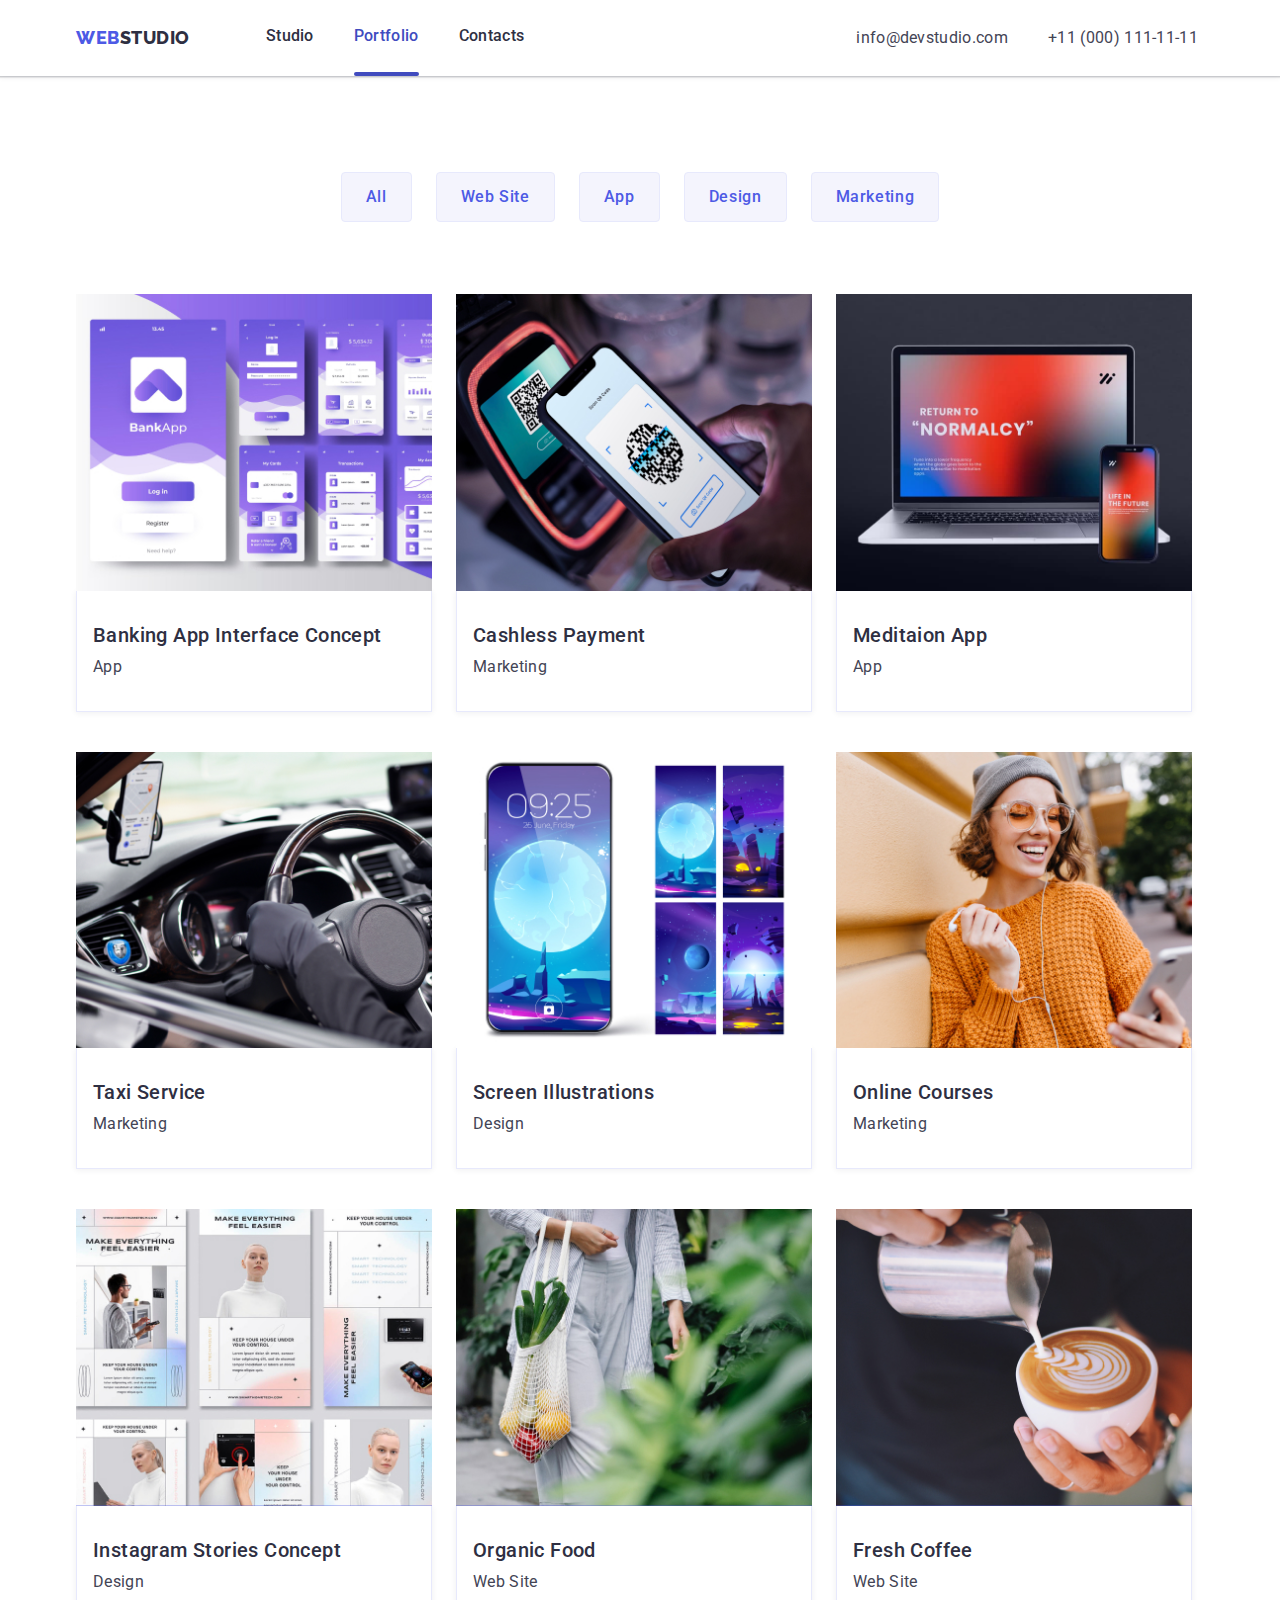
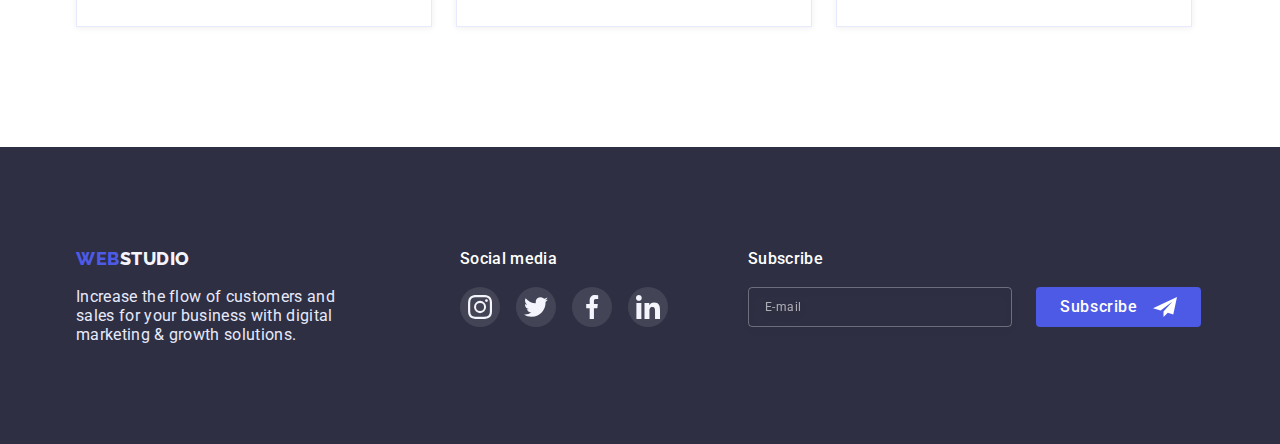
==== commit d52eb677: "portfolio img edit" ====
--- a/portfolio.html
+++ b/portfolio.html
@@ -18,6 +18,9 @@
     <link rel="stylesheet" href="./css/desktop.css" />
   </head>
   <body class="body">
+
+<!--header--->
+
     <header class="header">
       <div class="container header-container">
         <a href="./index.html" class="logo"
@@ -51,6 +54,9 @@
             </li>
           </ul>
         </nav>
+
+ <!--mob menu--->
+
         <button class="menu-open" type="button" data-menu-open>
           <svg class="menu-open-icon" width="32" height="22">
             <use href="./image/icons/symbol-defs-one.svg#icon-hamburger"></use>
@@ -137,6 +143,8 @@
       </div>
     </header>
 
+    <!---portfolio btn--->
+
     <main>
       <section class="section-portfolio">
         <div class="container">
@@ -165,6 +173,8 @@
             </li>
           </ul>
 
+<!---portfolio list img--->
+
           <ul class="portfolio-list list">
             <li class="section-portfolio-list">
               <a class="section-portfolio-link" href="">
@@ -172,27 +182,27 @@
                   <picture>
                     <source
                       srcset="
-                        ./image/portfolio/banking.jpg    1x,
+                        ./image/portfolio/banking-1x.jpg    1x,
                         ./image/portfolio/banking-2x.jpg 2x
                       "
                       media="(min-width: 1200px)"
                     />
                     <source
                       srcset="
-                        ./image/portfolio/banking-tab.jpg    1x,
+                        ./image/portfolio/banking-tab-1x.jpg    1x,
                         ./image/portfolio/banking-tab-2x.jpg 2x
                       "
                       media="(min-width: 768px)"
                     />
                     <source
                       srcset="
-                        ./image/portfolio/banking-mob.jpg    1x,
+                        ./image/portfolio/banking-mob-1x.jpg    1x,
                         ./image/portfolio/banking-mob-2x.jpg 2x
                       "
                       media="(max-width: 767px)"
                     />
                     <img
-                      src="./image/portfolio/banking.jpg"
+                      src="./image/portfolio/banking-1x.jpg"
                       alt="Banking App"
                       width="396"
                       height="280"
@@ -220,27 +230,27 @@
                   <picture>
                     <source
                       srcset="
-                        ./image/portfolio/cashless.jpg    1x,
+                        ./image/portfolio/cashless-1x.jpg    1x,
                         ./image/portfolio/cashless-2x.jpg 2x
                       "
                       media="(min-width: 1200px)"
                     />
                     <source
                       srcset="
-                        ./image/portfolio/cashless-tab.jpg    1x,
+                        ./image/portfolio/cashless-tab-1x.jpg    1x,
                         ./image/portfolio/cashless-tab-2x.jpg 2x
                       "
                       media="(min-width: 768px)"
                     />
                     <source
                       srcset="
-                        ./image/portfolio/cashless-mob.jpg    1x,
+                        ./image/portfolio/cashless-mob-1x.jpg    1x,
                         ./image/portfolio/cashless-mob-2x.jpg 2x
                       "
                       media="(max-width: 767px)"
                     />
                     <img
-                      src="./image/portfolio/cashless.jpg"
+                      src="./image/portfolio/cashless-1x.jpg"
                       alt="Cashless Payment"
                       width="396"
                       height="280"
@@ -266,27 +276,27 @@
                   <picture>
                     <source
                       srcset="
-                        ./image/portfolio/meditaion.jpg    1x,
+                        ./image/portfolio/meditaion-1x.jpg    1x,
                         ./image/portfolio/meditaion-2x.jpg 2x
                       "
                       media="(min-width: 1200px)"
                     />
                     <source
                       srcset="
-                        ./image/portfolio/meditaion-tab.jpg    1x,
+                        ./image/portfolio/meditaion-tab-1x.jpg    1x,
                         ./image/portfolio/meditaion-tab-2x.jpg 2x
                       "
                       media="(min-width: 768px)"
                     />
                     <source
                       srcset="
-                        ./image/portfolio/meditaion-mob.jpg    1x,
+                        ./image/portfolio/meditaion-mob-1x.jpg    1x,
                         ./image/portfolio/meditaion-mob-2x.jpg 2x
                       "
                       media="(max-width: 767px)"
                     />
                     <img
-                      src="./image/portfolio/meditaion.jpg"
+                      src="./image/portfolio/meditaion-1x.jpg"
                       alt="Meditaion App"
                       width="396"
                       height="280"
@@ -312,27 +322,27 @@
                   <picture>
                     <source
                       srcset="
-                        ./image/portfolio/taxi.jpg    1x,
+                        ./image/portfolio/taxi-1x.jpg    1x,
                         ./image/portfolio/taxi-2x.jpg 2x
                       "
                       media="(min-width: 1200px)"
                     />
                     <source
                       srcset="
-                        ./image/portfolio/taxi-tab.jpg    1x,
+                        ./image/portfolio/taxi-tab-1x.jpg    1x,
                         ./image/portfolio/taxi-tab-2x.jpg 2x
                       "
                       media="(min-width: 768px)"
                     />
                     <source
                       srcset="
-                        ./image/portfolio/taxi-mob.jpg    1x,
+                        ./image/portfolio/taxi-mob-1x.jpg    1x,
                         ./image/portfolio/taxi-mob-2x.jpg 2x
                       "
                       media="(max-width: 767px)"
                     />
                     <img
-                      src="./image/portfolio/taxi.jpg"
+                      src="./image/portfolio/taxi-1x.jpg"
                       alt="Taxi Service"
                       width="396"
                       height="280"
@@ -358,21 +368,21 @@
                   <picture>
                     <source
                       srcset="
-                        ./image/portfolio/screen.jpg    1x,
+                        ./image/portfolio/screen-1x.jpg    1x,
                         ./image/portfolio/screen-2x.jpg 2x
                       "
                       media="(min-width: 1200px)"
                     />
                     <source
                       srcset="
-                        ./image/portfolio/screen-tab.jpg    1x,
+                        ./image/portfolio/screen-tab-1x.jpg    1x,
                         ./image/portfolio/screen-tab-2x.jpg 2x
                       "
                       media="(min-width: 768px)"
                     />
                     <source
                       srcset="
-                        ./image/portfolio/screen-mob.jpg    1x,
+                        ./image/portfolio/screen-mob-1x.jpg    1x,
                         ./image/portfolio/screen-mob-2x.jpg 2x
                       "
                       media="(max-width: 767px)"
@@ -404,27 +414,27 @@
                   <picture>
                     <source
                       srcset="
-                        ./image/portfolio/online.jpg    1x,
+                        ./image/portfolio/online-1x.jpg    1x,
                         ./image/portfolio/online-2x.jpg 2x
                       "
                       media="(min-width: 1200px)"
                     />
                     <source
                       srcset="
-                        ./image/portfolio/online-tab.jpg    1x,
+                        ./image/portfolio/online-tab-1x.jpg    1x,
                         ./image/portfolio/online-tab-2x.jpg 2x
                       "
                       media="(min-width: 768px)"
                     />
                     <source
                       srcset="
-                        ./image/portfolio/online-mob.jpg    1x,
+                        ./image/portfolio/online-mob-1x.jpg    1x,
                         ./image/portfolio/online-mob-2x.jpg 2x
                       "
                       media="(max-width: 767px)"
                     />
                     <img
-                      src="./image/portfolio/online.jpg"
+                      src="./image/portfolio/online-1x.jpg"
                       alt="Online Courses"
                       width="396"
                       height="280"
@@ -450,27 +460,27 @@
                   <picture>
                     <source
                       srcset="
-                        ./image/portfolio/instagram.jpg    1x,
+                        ./image/portfolio/instagram-1x.jpg    1x,
                         ./image/portfolio/instagram-2x.jpg 2x
                       "
                       media="(min-width: 1200px)"
                     />
                     <source
                       srcset="
-                        ./image/portfolio/instagram-tab.jpg    1x,
+                        ./image/portfolio/instagram-tab-1x.jpg    1x,
                         ./image/portfolio/instagram-tab-2x.jpg 2x
                       "
                       media="(min-width: 768px)"
                     />
                     <source
                       srcset="
-                        ./image/portfolio/instagram-mob.jpg    1x,
+                        ./image/portfolio/instagram-mob-1x.jpg    1x,
                         ./image/portfolio/instagram-mob-2x.jpg 2x
                       "
                       media="(max-width: 767px)"
                     />
                     <img
-                      src="./image/portfolio/instagram.jpg"
+                      src="./image/portfolio/instagram-1x.jpg"
                       alt="Instagram Stories Concept"
                       width="396"
                       height="280"
@@ -498,27 +508,27 @@
                   <picture>
                     <source
                       srcset="
-                        ./image/portfolio/organic.jpg    1x,
+                        ./image/portfolio/organic-1x.jpg    1x,
                         ./image/portfolio/organic-2x.jpg 2x
                       "
                       media="(min-width: 1200px)"
                     />
                     <source
                       srcset="
-                        ./image/portfolio/organic-tab.jpg    1x,
+                        ./image/portfolio/organic-tab-1x.jpg    1x,
                         ./image/portfolio/organic-tab-2x.jpg 2x
                       "
                       media="(min-width: 768px)"
                     />
                     <source
                       srcset="
-                        ./image/portfolio/organic-mob.jpg    1x,
+                        ./image/portfolio/organic-mob-1x.jpg    1x,
                         ./image/portfolio/organic-mob-2x.jpg 2x
                       "
                       media="(max-width: 767px)"
                     />
                     <img
-                      src="./image/portfolio/organic.jpg"
+                      src="./image/portfolio/organic-1x.jpg"
                       alt="Organic Food"
                       width="396"
                       height="280"
@@ -544,27 +554,27 @@
                   <picture>
                     <source
                       srcset="
-                        ./image/portfolio/coffee.jpg    1x,
+                        ./image/portfolio/coffee-1x.jpg 1x,
                         ./image/portfolio/coffee-2x.jpg 2x
                       "
                       media="(min-width: 1200px)"
                     />
                     <source
                       srcset="
-                        ./image/portfolio/coffee-tab.jpg    1x,
+                        ./image/portfolio/coffee-tab-1x.jpg    1x,
                         ./image/portfolio/coffee-tab-2x.jpg 2x
                       "
                       media="(min-width: 768px)"
                     />
                     <source
                       srcset="
-                        ./image/portfolio/coffee-mob.jpg    1x,
+                        ./image/portfolio/coffee-mob-1x.jpg    1x,
                         ./image/portfolio/coffee-mob-2x.jpg 2x
                       "
                       media="(max-width: 767px)"
                     />
                     <img
-                      src="./image/portfolio/coffee.jpg"
+                      src="./image/portfolio/coffee-1x.jpg"
                       alt="Fresh Coffee"
                       width="396"
                       height="280"
@@ -588,6 +598,8 @@
         </div>
       </section>
     </main>
+
+<!--footer -->
 
     <footer class="footer">
       <div class="container footer-wrap">
@@ -643,17 +655,17 @@
           </ul>
         </div>
 
+ <!--footer-input -->
+ 
         <form class="form">
           <p class="social-text-footer">Subscribe</p>
           <div class="footer-form-wrap">
-            <label>
               <input
                 class="footer-input"
                 type="email"
                 name="email"
                 placeholder="E-mail"
               />
-            </label>
             <button class="btn-footer" type="submit">
               <span class="footer-btn-text">Subscribe</span>
               <svg class="footer-icon" width="24" height="24">
--- a/css/styles.css
+++ b/css/styles.css
@@ -1,3 +1,7 @@
+
+/* Загальні стилі */
+
+
 html {
     box-sizing: border-box;
 }
@@ -17,7 +21,6 @@
     --white-milk-color: #F4F4FD;
     --footer-text-color: #E7E9FC;
     --hover-delay: 250ms cubic-bezier(0.4, 0, 0.2, 1);
-    
 }
 
 .visually-hidden {
@@ -38,7 +41,6 @@
 }
 
 .body {
-    
     font-family: "Roboto", sans-serif;
     font-weight: 400;
     font-size: 16px;
@@ -63,11 +65,7 @@
     color: #000000;
 }
 
-h1,
-h2,
-h3,
-p,
-ul {
+h1,h2,h3,p,ul {
     margin-top: 0;
     margin-bottom: 0;
     margin: 0;
@@ -79,6 +77,9 @@
     height: auto;
 }
 
+/* Загальні стилі */
+
+/* ----------header ------------*/
 
 .header {
     box-shadow: 0px 2px 1px rgba(46, 47, 66, 0.08), 0px 1px 1px rgba(46, 47, 66, 0.16), 0px 1px 6px rgba(46, 47, 66, 0.08);
@@ -96,16 +97,13 @@
     display: block;
     padding: 24px 0;
     margin-right: 76px;
-
     font-family: 'Raleway', sans-serif;
     font-weight: 800;
     font-size: 18px;
     line-height: 1.13;
     letter-spacing: 0.03em;
-
     text-transform: uppercase;
     text-decoration: none;
-
     color: var(--accent-color);
 }
 
@@ -129,6 +127,9 @@
 .nav {
     display: none;
 }
+/* ----------header ------------*/
+
+/* ----------mob menu------------*/
 
 .menu-open {
     cursor: pointer;
@@ -180,15 +181,12 @@
 
 .mobile-menu .container {
     overflow: auto;
-
     display: flex;
     flex-direction: column;
     justify-content: space-between;
-
     height: 100%;
     width: 100%;
     padding: 40px;
-
     background-color: #fff;
 }
 
@@ -211,7 +209,6 @@
     font-size: 36px;
     line-height: 1.1;
     letter-spacing: 0.02em;
-
     color: var(--title-text-color);
 }
 
@@ -272,12 +269,16 @@
     transition: background-color var(--hover-delay);
 }
 
+/* ----------mob menu------------*/
+
+/* ----------hero------------*/
+
 
 .hero {
     background-color: var(--title-text-color);
     padding-top: 112px;
     padding-bottom: 112px;
-    max-width: 1440px;
+   
     height: 432px;
     margin-left: auto;
     margin-right: auto;
@@ -298,7 +299,7 @@
     rgba(46, 47, 66, 0.7)),
     url(../image/people-office-mob-2x.jpg);
   }
-}
+  }
 
 .hero-title {
     margin: 0 auto;
@@ -330,7 +331,6 @@
     border-radius: 4px;
     color: var(--white-color);
     background-color: var(--accent-color);
-
     transition: background-color var(--hover-delay);
 }
 
@@ -340,6 +340,10 @@
     background-color: var(--hover-color);
     color: var(--white-color);
 }
+
+/* ----------hero------------*/
+
+/* ----------about------------*/
 
 .section-about {
     padding-top: 96px;
@@ -383,7 +387,9 @@
     display: flex;
     flex-wrap: wrap;
 }
-
+/* ----------about------------*/
+
+/* ----------team------------*/
 
 .section-team {
     background-color: var(--white-milk-color);
@@ -471,12 +477,16 @@
     background-color: var(--hover-color);
 }
 
+
+/* ----------team------------*/
+
+/* ----------customers------------*/
+
+
 .section-customers {
     padding-top: 96px;
     padding-bottom: 96px;
 }
-
-
 
 .list-customers {
     display: flex;
@@ -490,8 +500,6 @@
     width: calc((100% - 16px) / 2);
 }
 
-
-
 .links-customers {
     width: 100%;
     height: 100%;
@@ -520,6 +528,11 @@
 .links-customers:focus .customers-icon {
     fill: var(--hover-color);
 }
+
+/* ----------customers------------*/
+
+
+/* ----------portfolio------------*/
 
 .section-portfolio {
     padding-top: 48px;
@@ -602,16 +615,12 @@
     transform: translateY(100%);
     transition: var(--hover-delay);
     transition-property: transform;
-     }
-
-
-
+}
 
 
 .section-portfolio-link:hover .portfolio-overlay,
 .section-portfolio-link:focus .portfolio-overlay {
     transform: translateY(0);
-    
 }
 
 .section-portfolio-text {
@@ -640,6 +649,10 @@
 
     color: var(--primary-text-color);
 }
+
+/* ----------portfolio------------*/
+
+/* ----------footer------------*/
 
 .footer {
     background-color: var(--title-text-color);
@@ -770,13 +783,10 @@
     padding: 8px 24px;
     width: 165px;
     height: 40px;
-
-
     font-weight: 500;
     font-size: 16px;
     line-height: 2;
     letter-spacing: 0.04em;
-
     color: #FFFFFF;
     background-color: var(--accent-color);
     border-radius: 4px;
@@ -804,20 +814,16 @@
     transform: translateY(-50%);
 }
 
-
+/* --------backdrope-----------*/
 
 .backdrope {
+    position: fixed;
     overflow: auto;
-
-    position: fixed;
     top: 0;
     left: 0;
-
     width: 100%;
     height: 100%;
-
     background: rgba(46, 47, 66, 0.4);
-
     opacity: 1;
     transition: opacity var(--hover-delay);
 }
@@ -834,16 +840,13 @@
 
 .modal {
     position: absolute;
-    top: 50%;
+    top: 400px;
     left: 50%;
-
-    width: 408px;
+    width: 392px;
     padding: 24px;
-
     background: #FCFCFC;
     box-shadow: 0px 1px 1px rgba(0, 0, 0, 0.14), 0px 1px 3px rgba(0, 0, 0, 0.12), 0px 2px 1px rgba(0, 0, 0, 0.2);
     border-radius: 4px;
-
     opacity: 1;
     transform: translate(-50%, -50%) scale(1);
     transition: transform var(--hover-delay),
@@ -882,14 +885,11 @@
 .modal-title {
     margin-top: 24px;
     margin-bottom: 16px;
-
     font-weight: 500;
     font-size: 16px;
     line-height: 1.5;
-    
     text-align: center;
     letter-spacing: 0.02em;
-
     color: var(--title-text-color);
 }
 
@@ -901,14 +901,12 @@
 }
 
 .input-text {
+    
     display: block;
     margin-bottom: 4px;
-
     font-size: 12px;
     line-height: 1.3;
-    
     letter-spacing: 0.04em;
-
     color: #8E8F99;
 }
 
@@ -918,45 +916,43 @@
 
 .modal-input {
     padding-left: 38px;
-
     width: 100%;
     height: 40px;
-
     font-size: 12px;
     line-height: 1.3;
     letter-spacing: 0.04em;
     color: var(--primary-text-color);
-
     outline: none;
     background-color: transparent;
     border: 1px solid rgba(33, 33, 33, 0.2);
     border-radius: 4px;
-
     transition: border var(--hover-delay);
 }
 
 .modal-input:focus,
-.modal-input:hover {
-    border: 1px solid var(--accent-color);
+.modal-input:hover,
+.modal-comment:hover,
+.modal-comment:focus {
+    border-color:  var(--accent-color);
 }
 
 .modal-input:focus + .input-icon,
 .modal-input:hover + .input-icon {
     fill: var(--accent-color);
 }
+
 
 .input-icon {
     position: absolute;
     left: 16px;
     top: 50%;
     transform: translateY(-50%);
-
     fill: var(--title-text-color);
-    transition: fill 250ms var(--hover-delay);
-}
-
+    transition: fill  var(--hover-delay);
+}
 
 .modal-comment {
+    display: block;
     width: 100%;
     height: 120px;
     padding: 8px 16px;
@@ -965,15 +961,15 @@
     line-height: 1.3;
     letter-spacing: 0.04em;
     color: var(--primary-text-color);
-
     resize: none;
-
     outline: none;
     background-color: transparent;
     border: 1px solid rgba(33, 33, 33, 0.2);
     border-radius: 4px;
 }
 
+
+
 .modal-comment::placeholder {
     font-size: 12px;
     line-height: 1.3;
@@ -982,40 +978,37 @@
 
     color: rgba(117, 117, 117, 0.5);
 }
+textarea {
+    resize: none;
+    overflow: hidden;}
+
 
 .check-label {
     display: flex;
     align-items: center;
     margin-top: 16px;
     margin-bottom: 24px;
-
     font-size: 12px;
     line-height: 1.3;
     letter-spacing: 0.04em;
-
     color: #757575;
 }
-
 
 .checkbox-wrap {
     display: flex;
     flex-wrap: wrap;
     align-content: center;
     justify-content: center;
-
     width: 16px;
     height: 16px;
     margin-right: 8px;
-
     border-radius: 2px;
-
     background-color: transparent;
     border: 1.25px solid #2E2F42;
     fill: transparent;
-
+    cursor: pointer;
     transition: fill var(--hover-delay);
     transform-origin: border,background-color, fill;
-
 }
 
 .modal-checkbox:checked + .checkbox-wrap {
@@ -1032,18 +1025,15 @@
 .btn-modal {
     cursor: pointer;
     display: block;
-
     width: 169px;
     height: 56px;
     padding: 16px 32px;
     margin: 0 auto;
-
     font-weight: 500;
     font-size: 16px;
     line-height: 1.5;
     letter-spacing: 0.04em;
     color: #FFFFFF; 
-
     background-color: var(--accent-color);
     box-shadow: 0px 4px 4px rgba(0, 0, 0, 0.15);
     border-radius: 4px;
--- a/css/mobile.css
+++ b/css/mobile.css
@@ -1,8 +1,32 @@
+
+@media screen and (max-width: 480px) {
+    .modal {
+        max-width: 95%;
+        top: 400px;
+
+    }
+        .hero {
+            background-image: linear-gradient(rgba(46, 47, 66, 0.7), rgba(46, 47, 66, 0.7)),
+                url(../image/people-office-mob.jpg);
+        }
+@media (min-device-pixel-ratio: 2),
+
+(min-resolution: 192dpi),
+(min-resolution: 2dppx) {
+    .hero {
+        background-image: linear-gradient(rgba(46, 47, 66, 0.7),
+                rgba(46, 47, 66, 0.7)),
+            url(../image/people-office-mob-2x.jpg);
+    }
+}
+    
+        
+}
+
 @media screen and (min-width: 480px) {
     .container {
         width: 428px;
     }
-
 
     .hero {
         height: 432px;
@@ -13,6 +37,7 @@
     }
 
 }
+
 
 @media screen and (max-width: 767px) {
     .header-container {
--- a/css/tablet.css
+++ b/css/tablet.css
@@ -1,3 +1,25 @@
+@media screen and (min-width: 429px) and (max-width: 767px) {
+
+    .hero {
+        background-image: linear-gradient(rgba(46, 47, 66, 0.7), rgba(46, 47, 66, 0.7)),
+            url(../image/people-office-tab.jpg);
+    }
+
+@media (min-device-pixel-ratio: 2),
+
+(min-resolution: 192dpi),
+(min-resolution: 2dppx) {
+    .hero {
+        background-image: linear-gradient(rgba(46, 47, 66, 0.7),
+                rgba(46, 47, 66, 0.7)),
+            url(../image/people-office-tab-2x.jpg);
+    }
+}
+}
+
+
+
+
 @media screen and (min-width: 768px) {
     .container {
         width: 768px;  
@@ -86,30 +108,28 @@
         border-radius: 2px;
     }
 
-    .hero {
-        padding-top: 111px;
-        padding-bottom: 108px;
-        height: 436px;
-
-        background-image: linear-gradient(rgba(46, 47, 66, 0.7),
-        rgba(46, 47, 66, 0.7)),
-        url(../image/people-office-tab.jpg);
-    }
-
-    @media (min-device-pixel-ratio: 2),
-        (min-resolution: 192dpi),
-        (min-resolution: 2dppx) {
-        .hero {
-            background-image: linear-gradient(rgba(46, 47, 66, 0.7),
-            rgba(46, 47, 66, 0.7)),
-            url(../image/people-office-tab-2x.jpg);
-        }
-    }
-
     .hero-title {
         font-size: 56px;
         width: 494px;
-    }
+
+
+    }
+
+ .hero {
+     background-image: linear-gradient(rgba(46, 47, 66, 0.7),
+             rgba(46, 47, 66, 0.7)),
+         url(../image/people-office.jpg);
+ }
+
+         @media (min-device-pixel-ratio: 2),
+         (min-resolution: 192dpi),
+         (min-resolution: 2dppx) {
+             .hero {
+                 background-image: linear-gradient(rgba(46, 47, 66, 0.7),
+                         rgba(46, 47, 66, 0.7)),
+                     url(../image/people-office-2x.jpg);
+             }
+         }
 
     .button {
         margin-top: 40px;
@@ -188,7 +208,10 @@
         width: 264px;
         margin-right: 24px;
     }
-}
+
+}    
+
+
 
 @media screen and (min-width: 768px) and (max-width: 1199px) {
 
@@ -221,4 +244,9 @@
         column-gap: 24px;
         row-gap: 72px;
     }
+    .modal {
+        width: 408px;
+        height: 586px;
+    }
+
 }
--- a/css/desktop.css
+++ b/css/desktop.css
@@ -1,3 +1,8 @@
+
+
+
+
+
 @media screen and (min-width: 1200px) {
     .container {
         width: 1158px;
@@ -15,31 +20,18 @@
         padding-top: 24px;
         padding-bottom: 28px;
     }
-
-    .hero {
-        padding-top: 188px;
-        padding-bottom: 188px;
-        height: 600px;
-
-        background-image: linear-gradient(rgba(46, 47, 66, 0.7),
-        rgba(46, 47, 66, 0.7)),
-        url(../image/people-office.jpg);
+  .hero {
+      padding-top: 188px;
+      padding-bottom: 188px;
+      height: 600px;
+      max-width: 1440px;
     }
 
-    @media (min-device-pixel-ratio: 2),
-        (min-resolution: 192dpi),
-        (min-resolution: 2dppx) {
-        .hero {
-            background-image: linear-gradient(rgba(46, 47, 66, 0.7),
-            rgba(46, 47, 66, 0.7)),
-            url(../image/people-office-2x.jpg);
-        }
-    }
 
+       
     .button {
         margin-top: 48px;
     }
-
 
 
     .section-about {
@@ -91,7 +83,7 @@
     .icon-robot::before {
         background-image: url(../image/icons/astronaut.svg);
     }
-
+        
 
     .section-doing {
         display: block;
@@ -154,5 +146,13 @@
     .second-footer {
     margin-right: 80px;
 }
+.modal {
+    top: 50%;
+    width: 408px;
+    height: 586px;
+    transform: translate(-50%, -50%) scale(1);
+}
+}
 
-}+
+
